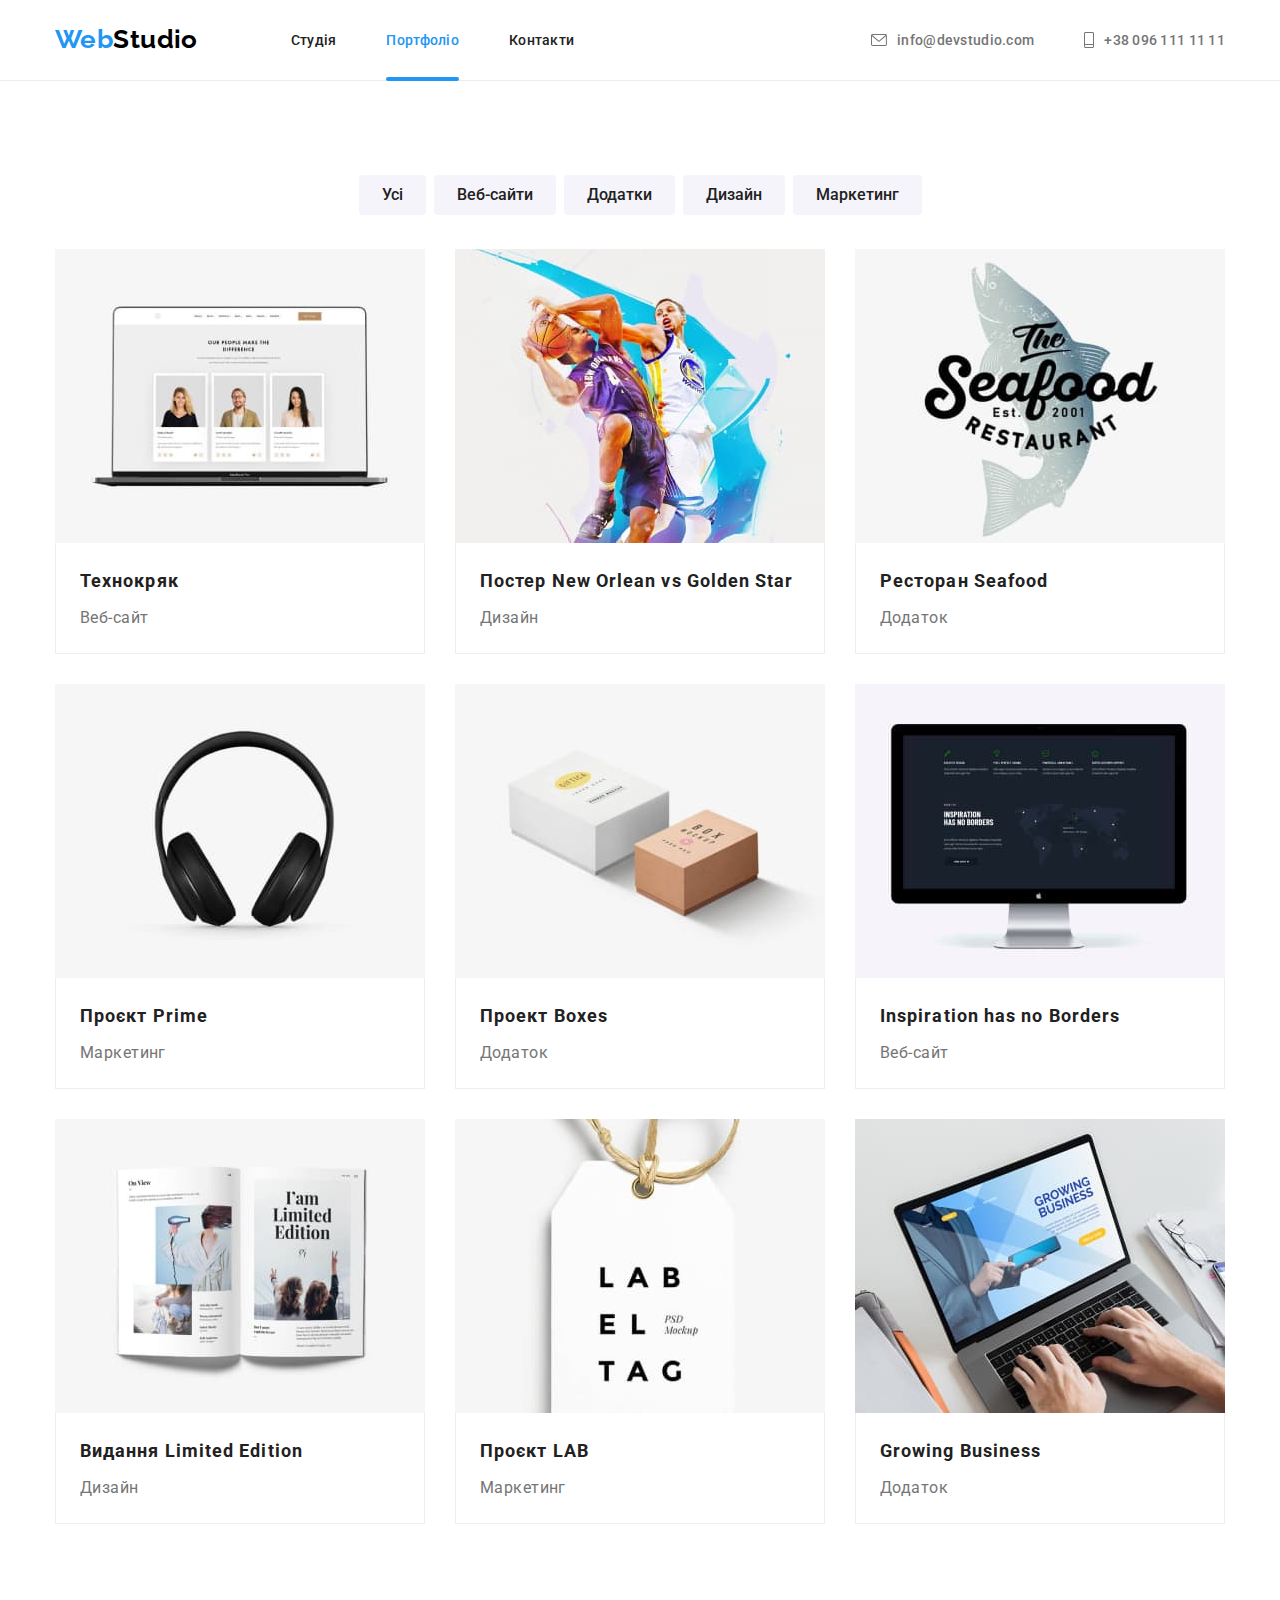
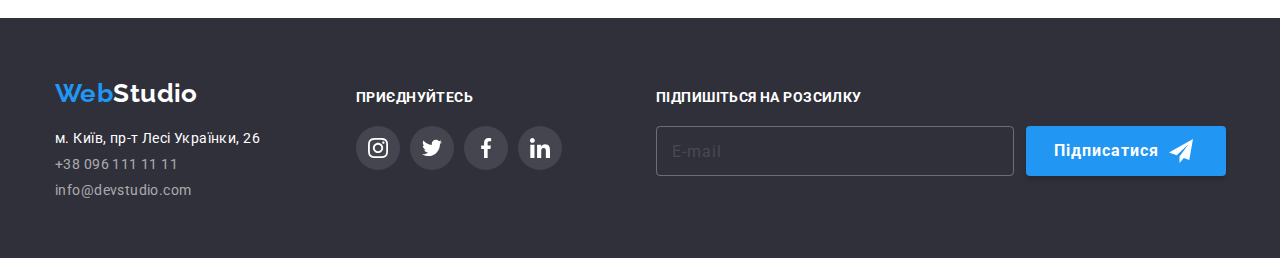
==== portfolio.html @ a50bf9b0 "start" ====
<!DOCTYPE html>
<html lang="uk">
  <head>
    <meta charset="UTF-8">
    <meta http-equiv="X-UA-Compatible" content="IE=edge">
    <meta name="viewport" content="width=device-width, initial-scale=1.0">
    <link rel="preconnect" href="https://fonts.googleapis.com" />
    <link rel="preconnect" href="https://fonts.gstatic.com" crossorigin>
    <link
      href="https://fonts.googleapis.com/css2?family=Raleway:wght@500&family=Roboto:wght@400;500;700;900&display=swap"
      rel="stylesheet">
      <link rel="stylesheet" href="https://cdnjs.cloudflare.com/ajax/libs/modern-normalize/1.1.0/modern-normalize.css">
    <link rel="stylesheet" href="./styles/style.css">
    <title>Портфоліо</title>
  </head>
  <body>
    
    <header class="page-header">
      <div class="header-container container">
      <nav class="nav-list">
        <a href="./index.html" class="logo"><span class="logo-color">Web</span>Studio</a>
        <!-- menu -->
        <ul class="list site-nav">
          <li class="nav-item"><a href="./index.html" class="nav-link ">Студія</a></li>
          <li class="nav-item"><a href="./portfolio.html" class="nav-link current">Портфоліо</a></li>
          <li class="nav-item"><a href="" class="nav-link">Контакти</a></li>
        </ul>
      </nav>
      <!-- contacts -->
     
      <ul class="list  contacts">        
        <li class="contact-item">
          <a href="mailto:info@devstudio.com" class="contact-link email">
            <svg class="email-icon" 
            width="16"
            height="12" >
              <use href="./image/icons.svg#email"></use>
            </svg>
            info@devstudio.com</a>
        </li>
        <li class="contact-item">
          <a href="tel:+380961111111" class="contact-link tel">
            <svg class="tel-icon" 
            width="10";
            height="16">
              <use href="./image/icons.svg#tel"></use>
            </svg>
            +38 096 111 11 11</a>
          </div>
      </ul>
    
      </div>
    </header>
  
    <main class="projects-main">
      <!-- projects -->
      <section>
        <div class="container">
        <h1 class="hidden-title">Проекти</h1>
        <!-- filter -->
        <ul class="list btn-list">
          <li class="btn-item"><button type="button" class="btn secondary">Усі</button></li>
          <li class="btn-item">
            <button type="button" class="btn secondary">Веб-сайти</button>
          </li>
          <li class="btn-item"><button type="button" class="btn secondary">Додатки</button></li>
          <li class="btn-item"><button type="button" class="btn secondary">Дизайн</button></li>
          <li class="btn-item"><button type="button" class="btn secondary">Маркетинг</button>
          </li>
        </ul>

          <!-- portfolio -->

        <ul class="list portfolio-list">
          <li class="portfolio-item">
            
            <a href="" class="page-link">
            <div class="thumb">
              <img src="./image/portfolio/teknokryak.jpg" alt="Технокряк" width="370">
                 <div class="overlay">
                   <p class="portfolio-descr">Ресурс пропонує комплексні пропозиції з різним рівнем функціоналу та сервісів. Все це дозволить відвідувачу отримати вичерпні відомості про компанію чи приватну особу.</p>
                 </div>     
            </div>   
              <div class="portfolio-items">
            <h2 class="portfolio-section-title">Технокряк</h2>
            <p class="project-type">Веб-сайт</p>
              </div>
            
            </a> 
          </li>
          <li class="portfolio-item">
            <a href="" class="page-link">
            <div class="thumb">
              <img src="./image/portfolio/new-orlean-vs-golden-star.jpg" alt="Постер New Orlean vs Golden Star" width="370">
              <div class="overlay">
                <p class="portfolio-descr">Ресурс пропонує комплексні пропозиції з різним рівнем функціоналу та сервісів. Все це дозволить відвідувачу отримати вичерпні відомості про компанію чи приватну особу.</p>
              </div>
            </div>
              <div class="portfolio-items">
            <h2 class="portfolio-section-title">Постер New Orlean vs Golden Star</h2>
            <p class="project-type">Дизайн</p>
            </div>
            </a>
          </li>
          <li class="portfolio-item">
            <a href="" class="page-link">
             <div class="thumb">
              <img src="./image/portfolio/seafood.jpg" alt="Ресторан Seafood" width="370">
              <div class="overlay">
                <p class="portfolio-descr">Ресурс пропонує комплексні пропозиції з різним рівнем функціоналу та сервісів. Все це дозволить відвідувачу отримати вичерпні відомості про компанію чи приватну особу.</p>
              </div>
             </div>
            <div class="portfolio-items">
            <h2 class="portfolio-section-title">Ресторан Seafood</h2>
            <p class="project-type">Додаток</p>
            </div>
            </a>
          </li>
          <li class="portfolio-item">
            <a href="" class="page-link">
              <div class="thumb">
              <img src="./image/portfolio/prime.jpg" alt="Проєкт Prime" width="370">
              <div class="overlay">
                   <p class="portfolio-descr">Ресурс пропонує комплексні пропозиції з різним рівнем функціоналу та сервісів. Все це дозволить відвідувачу отримати вичерпні відомості про компанію чи приватну особу.</p>
                 </div>
                </div>
              <div class="portfolio-items">
            <h2 class="portfolio-section-title">Проєкт Prime</h2>
            <p class="project-type">Маркетинг</p>
            </div>
            </a>
          </li>
          <li class="portfolio-item">
            <a href="" class="page-link"> 
              <div class="thumb">
              <img src="./image/portfolio/boxes.jpg" alt="Проєкт Boxes" width="370">
              <div class="overlay">
                   <p class="portfolio-descr">Ресурс пропонує комплексні пропозиції з різним рівнем функціоналу та сервісів. Все це дозволить відвідувачу отримати вичерпні відомості про компанію чи приватну особу.</p>
                 </div>
                </div>
              <div class="portfolio-items">
            <h2 class="portfolio-section-title">Проект Boxes</h2>
            <p class="project-type">Додаток</p>
            </div>
            </a>
          </li>
          <li class="portfolio-item">
            <a href="" class="page-link"> 
              <div class="thumb">
              <img src="./image/portfolio/inspiration-has-no-borders.jpg" alt="Inspiration has no Borders" width="370">
              <div class="overlay">
                   <p class="portfolio-descr">Ресурс пропонує комплексні пропозиції з різним рівнем функціоналу та сервісів. Все це дозволить відвідувачу отримати вичерпні відомості про компанію чи приватну особу.</p>
                 </div>
                </div>
              <div class="portfolio-items">
            <h2 class="portfolio-section-title">Inspiration has no Borders</h2>
            <p class="project-type">Веб-сайт</p>
            </div>
            </a>
          </li>
          <li class="portfolio-item">
            <a href="" class="page-link">
              <div class="thumb">
              <img src="./image/portfolio/limited-edition.jpg" alt="Видання Limited Edition" width="370">
              <div class="overlay">
                   <p class="portfolio-descr">Ресурс пропонує комплексні пропозиції з різним рівнем функціоналу та сервісів. Все це дозволить відвідувачу отримати вичерпні відомості про компанію чи приватну особу.</p>
                 </div>
               </div>
              <div class="portfolio-items">
            <h2 class="portfolio-section-title">Видання Limited Edition</h2>
            <p class="project-type">Дизайн</p>
            </div>
            </a>
          </li>
          <li class="portfolio-item">
            <a href="" class="page-link">
              <div class="thumb">
              <img src="./image/portfolio/lab.jpg" alt="Проєкт LAB" width="370">
              <div class="overlay">
                   <p class="portfolio-descr">Ресурс пропонує комплексні пропозиції з різним рівнем функціоналу та сервісів. Все це дозволить відвідувачу отримати вичерпні відомості про компанію чи приватну особу.</p>
                 </div>
                </div>
              <div class="portfolio-items">
            <h2 class="portfolio-section-title">Проєкт LAB</h2>
            <p class="project-type">Маркетинг</p>
            </div>
            </a>
          </li>
          <li class="portfolio-item">
            <a href="" class="page-link">
              <div class="thumb">
              <img src="./image/portfolio/growing-business.jpg" alt="Growing Business" width="370">
              <div class="overlay">
                   <p class="portfolio-descr">Ресурс пропонує комплексні пропозиції з різним рівнем функціоналу та сервісів. Все це дозволить відвідувачу отримати вичерпні відомості про компанію чи приватну особу.</p>
                 </div>
                </div>
            <div class="portfolio-items">
            <h2 class="portfolio-section-title">Growing Business</h2>
            <p class="project-type">Додаток</p>
            </div>
            </a>
          </li>
        </ul>
        </div>
        </section>
    </main>
    <footer class="page-footer">
      <div class="container">
        <div>
        <a href="./index.html" class="logo"><span class="logo-color">Web</span>Studio</a>
        <address>
        <ul class="list address-list">
          <li class="address-item">
            <a href="https://goo.gl/maps/YveR7ZB156aqMEmg6"
              target="_blank" rel="noreferrer noopener nofollow"
              class="post-address">м. Київ, пр-т Лесі Українки, 26</a>
          </li>
          <li class="address-item">
            <a href="tel:+380961111111" class="contacts-footer">+38 096 111 11 11</a>
          </li>
          <li class="address-item">
            <a href="mailto:info@devstudio.com" class="contacts-footer">info@devstudio.com</a>
          </li>
        </ul>
        </address>
        </div>
        <div>
        <b class="call">приєднуйтесь</b>
        <ul class="list social-list footer-social">
          <li class="social-item footer-social-item">
            <a href="https://www.instagram.com/"
            target="_blank" rel="noreferrer noopener nofollow" class="social-link footer-social-link">
            <svg class="social-icon footer-social-icon" width="20" height="20">
              <use href="./image/icons.svg#instagram"></use>
            </svg>
            </a>
          </li>
          <li class="social-item footer-social-item">
            <a href="https://twitter.com/"
            target="_blank" rel="noreferrer noopener nofollow" class="social-link footer-social-link">
            <svg class="social-icon footer-social-icon" width="20" height="20">
              <use href="./image/icons.svg#twitter"></use>
            </svg>
            </a>
          </li>
          <li class="social-item ">
            <a href="https://www.facebook.com/"
            target="_blank" rel="noreferrer noopener nofollow" class="social-link footer-social-link">
            <svg class="social-icon footer-social-icon" width="20" height="20">
              <use href="./image/icons.svg#facebook"></use>
            </svg>
            </a>
          </li>
          <li class="social-item footer-social-item">
            <a href="https://www.linkedin.com/"
            target="_blank" rel="noreferrer noopener nofollow" class="social-link footer-social-link">
            <svg class="social-icon footer-social-icon" width="20" height="20">
              <use href="./image/icons.svg#linkedin"></use>
            </svg>
            </a>
          </li>
        </ul>
        </div>
        <section class="subscribe">
          <b class="call">підпишіться на розсилку</b>
          <form class="subscribe-form" name="subscribe_form">
          <div class="subscribe-items">
            <label class="email-field">
              <input class="email-input" type="email" placeholder="E-mail">
            </label>
            <div class="btn-send">
            <button class="btn subscribe-btn" type="submit">Підписатися
              <svg class="icon-send" width="24" height="24">
                <use href="/image/icons.svg#icon-send"></use>
              </svg>
            </button>
            </div>
          </div>
          </form>
        </section>
            
      </div>
      
    </footer>
    <script src="./js/modal.js"></script>
  </body>
</html>
---- styles/style.css ----
:root {
  --primary-text-color: #757575;
  --title-text-color: #212121;
  --accent-color: #2196f3;
  --white-text-color: #ffffff;
  --btn-bgc: #f5f4fa;
  --primary-pt: 94px;
  --hover-anime: 250ms cubic-bezier(0.4, 0, 0.2, 1);
}
 /* *{
  outline: 1px solid red;
} */

body {
  font-family: Roboto, sans-serif;
  color: var(--primary-text-color);
  background-color: var(--white-text-color);  
  font-size: 14px;  
  letter-spacing: 0.03em;
}
h1, h2, h3, h4, h5, h6, p{
  margin-top: 0;
  margin-bottom: 0;
}
img {
  display: block;
}

.contact-link,
.nav-link,
.page-link{
  text-decoration: none;
}
.container {
  width: 1200px;
  margin: 0 auto;
  padding: 0 15px;
  }
   
.list {
  list-style: none;
  padding: 0;
  margin: 0;
  justify-content: space-between;
  }

.hidden-title {position: absolute;
  width: 1px;
  height: 1px;
  margin: -1px;
  border: 0;
  padding: 0;
  white-space: nowrap;
  clip-path: inset(100%);
  clip: rect(0 0 0 0);
  overflow: hidden;}

/* header */
.page-header {
  border-bottom: 1px solid #ECECEC;
  max-width: 1600px;
  margin-left: auto;
  margin-right: auto;
  align-items:baseline
}
.header-container {
  display: flex;
  align-items: center;
}

.nav-list {
  display: flex;
  align-items: center;
}

/* logo */
.logo {
  color: #000000;
  font-family: "Raleway", sans-serif;
  font-weight: 700;
  font-size: 26px;
  line-height: 1.2;
  text-decoration: none;
  display: block;
  }
.logo-color {
  color: var(--accent-color);
}
.page-header .logo {
  padding: 24px 0;
}

/* site-nav */
.site-nav {
  list-style: none;
  font-weight: 500;
  line-height: 1.15;
  letter-spacing: 0.02em;
  display: flex;
  align-items: center;  
  margin-left: 93px;
  }

.site-nav :not(:last-child) {
  margin-right: 50px;
}

.nav-link {
  position: relative;
  color: var(--title-text-color);
  padding: 32px 0;
  transition: color var(--hover-anime);
  }

.nav-link:hover,
.nav-link:focus {
  color: var(--accent-color);  
}

.nav-link.current {
  color: var(--accent-color);
}

.nav-item {
  position: relative;
}
.current::after {
content: '';
display: block;
position: absolute;
left: 0;
bottom: -1px;
width: 100%;
height: 4px;
border-radius: 2px;
background-color: var(--accent-color);
}


/* contacts */
.contacts{
  margin-left: auto;
  display: flex;
 }

.list.contacts {
  font-weight: 500;
  line-height: 1.15;
  letter-spacing: 0.02em;
  }
    
.contact-link {
  display: flex;
  align-items: center;
  color: var(--primary-text-color);
  padding: 32px 0;
  transition: color var(--hover-anime);
}

.contact-link:hover,
.contact-link:focus {
  color: var(--accent-color);
  }

 .contacts :not(:last-child) {
    margin-right: 50px;
  }

  .email-icon,
  .tel-icon {
    margin-right: 10px;
    fill: currentColor;
 }
    
/* main */

.section-title{
  color: var(--title-text-color);
  font-weight: 700;
  font-size: 36px;
  line-height: 1.17;
  }

.title {
  color: var(--title-text-color);
  margin-bottom: 10px;
}

.hero {
  background-image: linear-gradient(rgba(47, 48, 58, 0.4), rgba(47, 48, 58, 0.4)), url(../image/hero-img.jpg);
  background-color: #C4C4C4; 
  background-size: cover;
  height: 600px;
  max-width: 1600px;  
  background-repeat: no-repeat;
  background-position: center;
  margin-left: auto;
  margin-right: auto;
  text-align: center;
  padding-top: 200px;
  padding-bottom: 200px; 
  }

.hero-title {
  color: var(--white-text-color);
  font-weight: 900;
  font-size: 44px;
  line-height: 1.36;
  letter-spacing: 0.06em;
  margin-bottom: 30px;
  margin-right: auto;
  margin-left: auto;
  width: 696px;
  
}

/* buttons */
.btn {
  border-style: none;
  border: 1px solid transparent;
  outline: 0;
  border-radius: 4px;
  padding: 6px 22px;
  text-align: center;
  color: var(--primary-text-color);
  background-color: var(--white-text-color);
  cursor: pointer;
  font-family: inherit;
  display: flex;
  align-items: center;
  }

.btn.main {
  width: 216px;
  height: 50px;
  color: var(--white-text-color);
  background-color: var(--accent-color);
  font-weight: 700;
  font-size: 16px;
  line-height: 1.9;
  letter-spacing: 0.06em;
  display: inline-flex; 
  justify-content: center;
  align-items: center;
  transition: background-color var(--hover-anime);
  }

.btn.main:hover,
.btn.main:focus {
  background-color: #188CE8;  
}

.btn.secondary {
  color: var(--title-text-color);
  background-color: var(--btn-bgc);
  font-weight: 500;
  font-size: 16px;
  line-height: 1.63;
  transition: color var(--hover-anime), background-color var(--hover-anime), box-shadow var(--hover-anime);
}

.btn.secondary:hover,
.btn.secondary:focus {
  color: var(--white-text-color);
  background-color: var(--accent-color);
  box-shadow: 0 2px 2px 0 rgba(0, 0, 0, 0.12), 0 1px 2px 0 rgba(0, 0, 0, 0.08), 0 3px 1px 0 rgba(0, 0, 0, 0.1);
}

/* benefits */
.benefits {
  padding-top: var(--primary-pt);
}

.benefits-list {
  display: flex;  
  flex-wrap: wrap;
  gap: 30px;
}
.benefits .title {
  color: var(--title-text-color);
  text-transform: uppercase;
  font-weight: 700;
  font-size: 14px;
  line-height: 1.14;
}
.benefits-description {  
  line-height: 1.71;
  width: 270px;
}

.benefits-items {
  width: 270px;
  height: 120px;
  margin-bottom: 30px;
  background-color: #F5F4FA;
  border-radius: 4px;
  display: flex;
  align-items: center;
  justify-content: center;
}

/* activity */

.activity {padding-top: var(--primary-pt);
 padding-bottom: var(--primary-pt);}

.section-title {
  text-align: center;
}

.activity-list {
  margin-top: 50px;
  display: flex;
  flex-wrap: wrap;
  gap: 30px;
}

.activity-item {
  position: relative;
}
.activity-thumb {
  position: absolute;
  bottom: 0;
  left: 0;
  width: 100%;
  height: 70px;
  background-color: rgba(47, 48, 58, 0.8);
}

.activity-descr {    
  color: var(--white-text-color);
  text-transform: uppercase;
  font-size: 14px;
  font-weight: 700;
  text-align: center;
  padding-top: 27px;
  padding-bottom: 27px;

}

/* teem */
.teem {padding-top: var(--primary-pt);
  padding-bottom: var(--primary-pt);
  background-color: var(--btn-bgc);
}

.teem-descr {
  padding: 30px 10px;
}
.teem .title {
  font-weight: 500;
  font-size: 16px;
  line-height: 1.19;
}

.teem .profession {
  font-size: 16px;
  line-height: 1.19;
  margin-top: 10px;
  margin-bottom: 16px;
}

  .teem-list {
    display: flex;
    margin-top: 50px;
    text-align: center;
    flex-wrap: wrap;
    gap: 0 30px;
    
}
  .teem-card {
    background-color: #fff;
    flex-basis: calc(100% - 30px * 3) / 3;
    box-shadow: 0px 1px 3px rgba(0, 0, 0, 0.12), 0px 1px 1px rgba(0, 0, 0, 0.14), 0px 2px 1px rgba(0, 0, 0, 0.2);
    border-radius: 0px 0px 4px 4px;
}

.social-list {
  display: flex;
  justify-content: center;
  gap: 0 10px;
  }

.social-link {
  display: flex;
  align-items: center;
  justify-content: center;
  width: 44px;
  height: 44px;
  background-color: #fff;
  border-radius: 50%;
  transition: background-color var(--hover-anime);
  }

  .social-link:hover,
  .social-link:focus {
    background-color: var(--accent-color)
  }

  .social-icon {
    fill: #AFB1B8;
    transition: fill var(--hover-anime)
  }

  .social-item:hover .social-icon,
  .social-item:focus .social-icon {
    fill: var(--white-text-color);
  }

/* Clients */
.clients {
  width: 1200px;
  padding-top: var(--primary-pt);
  padding-bottom: var(--primary-pt);
  margin-left: auto;
  margin-right: auto;
}

.clients .section-title {
  padding-bottom: 50px;
}

.client-list {
  display: flex;
  flex-wrap: wrap;
  justify-content: center;
  gap:0 30px;
  }

  .client-link {
  width: 170px;
  height: 92px;
  border: 1px solid #AFB1B8;
  display: flex;
  justify-content: center;
  align-items: center;
  border-radius: 4px;
  transition: border var(--hover-anime);
  }
  
  .client-link:hover,
  .client-link:focus {
    border: 1px solid var(--accent-color);
    
   }

  .client-icon {
    fill: #AFB1B8;
    transition: fill var(--hover-anime);
    
  }

  .client-link:hover .client-icon,
  .client-link:focus .client-icon {
    fill: var(--accent-color);
  }

/* footer */

.page-footer {
  background-color: #2f303a;
  margin-left: auto;
  margin-right: auto;
  padding-top: 60px;
  padding-bottom: 60px;
}

.page-footer .container {
  display: flex;
  align-items: baseline;
}

.page-footer .logo {
  color: var(--white-text-color);
  margin-bottom: 20px;
}
  
.address-item {
  margin-bottom: 10px;
}

.address-item:last-child {
  margin-bottom: 0;
}
  
.page-footer .list {
  font-style: normal;
  list-style: none;
}

.post-address {
  color: var(--white-text-color);
  text-decoration: none;
  transition: var(--hover-anime);
}
.post-address:hover,
.post-address:focus {
  color: var(--accent-color);
}

.contacts-footer {
  color: rgba(255, 255, 255, 0.6);
  text-decoration: none;
  transition: var(--hover-anime)
}

.contacts-footer:hover,
.contacts-footer:focus {
  color: var(--accent-color);
}

.address-list {
  width: 231px;
  margin-right: 70px;
}

.call {
  text-transform: uppercase;
  color: var(--white-text-color);
  font-size: 14px;
  font-weight: 700;
  line-height: 1.14;
  }

  .footer-social {
    margin-top: 20px;
    margin-right: 94px;
  }

  .footer-social-link {
    background-color: rgba(255, 255, 255, 0.1);
    }

  .footer-social-icon {
    fill:var(--white-text-color) ;
  }

  /* footer-subscribe */
.subscribe {flex-basis: 570px;
}

.subscribe-items {
  display: flex;
  margin-top: 20px;
}

.email-input {
  background-color: inherit;
  width: 358px;
  height: 50px;
  border: 1px solid rgba(255, 255, 255, 0.3);
  border-radius: 4px;
  margin-right: 12px;
  padding: 15px;
  color: var(--white-text-color);
  font-size: 16px;
  line-height: calc(20/16);
  letter-spacing: 0.06em;
  outline: transparent;
}

.email-input::placeholder {
  color: rgba(255, 255, 255, 0.6);
  font-size: 16px;
  line-height: calc(20/16);
  letter-spacing: 0.06em;
  opacity: 20%;
  }

  .email-input:not(:placeholder-shown) {
    border-color: var(--accent-color);
  }

.subscribe-btn {
  width: 200px;
  height: 50px;
  color: var(--white-text-color);
  background-color: var(--accent-color);
  font-weight: 700;
  font-size: 16px;
  line-height: 1.9;
  letter-spacing: 0.06em;
  display: inline-flex; 
  padding: 10px 28px;
  box-shadow: 0px 4px 4px rgba(0, 0, 0, 0.15);
  transition: background-color var(--hover-anime);
  border: transparent;
  gap: 10px;
}

.btn.subscribe-btn:hover,
.btn.subscribe-btn:focus {
  background-color: #188CE8;  
}

.icon-send {
 fill: var(--white-text-color);
}

/* portfolio */

.projects-main {
  padding-top: var(--primary-pt);
  padding-bottom: var(--primary-pt);
}

.portfolio-section-title {
  font-weight: 700;
  font-size: 18px;
  line-height: 2;
  letter-spacing: 0.06em;
  color: var(--title-text-color);
}
.project-type {font-size: 16px;
  line-height: 1.88;
  color: var(--primary-text-color);
  padding-top: 4px;
}

.btn-list {
  display: flex;
  justify-content: center;
}

.btn-item:not(:last-child){
  margin-right: 8px;
}

.portfolio-list {
  margin-top: 34px;  
  display: flex;
  flex-wrap: wrap;
  gap: 30px;
  
}

.portfolio-items {
  padding: 20px 24px;
  border: 1px solid #EEEEEE;
  border-top:none;
  }

  .page-link {
    display: block;
    transition: box-shadow var(--hover-anime)
  }

  .page-link:hover,
  .page-link:focus {
    box-shadow: 1px 4px 6px 0 rgba(0, 0, 0, 0.16), 0 4px 4px 0 rgba(0, 0, 0, 0.06), 0 1px 1px 0 rgba(0, 0, 0, 0.12);
    animation: port-slide to-top 2000ms both;
  }

  /* animation */

  .portfolio-item:hover .overlay,
  .portfolio-item:focus .overlay {
    transform: translateY(0);
    transition-duration: 500ms;
  }

    .thumb {
    position: relative;
    overflow: hidden;
  }

  .overlay {
    position: absolute;
    left: 0;
    top: 0;
    display: flex;
    align-items: center;
    background-color: rgba(33, 150, 243, 0.9);
    transform: translateY(100%);
  } 

  .portfolio-descr {   
    padding: 63px 24px;
    color: var(--white-text-color);
    font-size: 18px;
    line-height: calc(28/18);
    letter-spacing: 0.03em;
    }

  /* modal window */

  .backdrop {
    position: fixed;
    top: 0;
    left: 0;
    width: 100%;
    height: 100%;
    background-color: rgba(0, 0, 0, 0.2);
    z-index: 1;
    transition: opacity 200ms linear, visibility 200ms linear;

  }

  .backdrop.is-hidden {
    opacity: 0;
    visibility: hidden;
    pointer-events: none;
    height: 100%;
  }

  .modal {
    position: absolute;
    top: 50%;
    left: 50%;
    transform: translateX(-50%) translateY(-50%);
    width: 528px;
    height: 581px;
    border: 1px solid rgba(0, 0, 0, 0.1);
    border-radius: 4px;
    box-shadow: 0 2px 1px rgba(0, 0, 0, 0.2), 0 1px 1px rgba(0, 0, 0, 0.14), 0 1px 3px rgba(0, 0, 0, 0.12);
    background-color: var(--white-text-color);
    padding: 40px;
    }

   .close-btn {
    display: flex;
    position: absolute;
    padding: 0;
    top: 8px;
    right: 8px;
    width: 30px;
    height: 30px;
    border-radius: 50%;
    border: 1px solid rgba(0, 0, 0, 0.1);
    background-color: transparent;
    cursor: pointer;
    align-items: center;
    justify-content: center;
    transition: var(--hover-anime);
    }

    .close-btn:hover,
    .close-btn:focus {
      color: var(--accent-color);
     }

    .close-btn:hover .close-btn-icon {
      fill: currentColor;
    }



      
  .modal-user-data {
    display: flex;
    flex-direction: column;
  }
  
  .form-field {
    display: block;
    position: relative;
  }
  
  .user-icon {
    position: absolute;
    top: 14px;
    left: 15px;
    fill: var(--title-text-color);
  }
    
  .modal-call {
  display: block;
  color: var(--title-text-color);
  text-align: center;
  font-weight: 700;
  font-size: 20px;
  line-height: 1.15;
  letter-spacing: 0.03em;
  margin-bottom: 12px;
}

.user-data {
  display: block;
  color: var(--primary-text-color);
  font-size: 12px;
  letter-spacing: 0.01em;
  line-height: 1.22;
  margin-bottom: 4px;
}

input:hover,
input:focus{
  border-color: var(--accent-color);
  transition: var(--hover-anime);
}

input:focus-visible,
textarea:focus-visible {
  outline: none;
}

.form-field:focus-within > .user-icon,
.form-field:hover > .user-icon {
  fill: var(--accent-color);
  transition: var(--hover-anime);
}

.form-input {
  height: 40px;
  padding: 12px 12px 12px 42px;
  margin-bottom: 10px;
  outline: transparent;
  }

.form-input-textarea{
  height: 120px;
  padding: 12px 16px;
  margin-bottom: 20px;
}

.form-input,
.form-input-textarea {
  width: 100%;
  color: var(--title-text-color);
  outline: unset;
  border: 1px solid rgba(33, 33, 33, 0.2);
  border-radius: 4px;
}


.form-input-textarea:placeholder-shown {
font-size: 12px;
color: var(--primary-text-color);
opacity: 0.5;
line-height: 1.17;
letter-spacing: 0.01em;
resize: none;
transition:  var(--hover-anime);
}

.form-input-textarea:hover,
.form-input-textarea:focus {
  border-color: var(--accent-color);
  transition:  var(--hover-anime);
}

.agreement-label{
  display: flex;
  align-items: center;
}

.form-checkbox {
  appearance: none;  
  width: 16px;
  height: 16px;
  cursor: pointer;
  transition: var(--hover-anime);
}

  
.form-checkbox:checked + .form-checkbox-icon .unchecked {
  opacity: 0;
 }

.form-checkbox:checked + .form-checkbox-icon .checked {
  opacity: 1;
  transition: var(--hover-anime)
}

.form-checkbox-icon {
  cursor: pointer;
}

.form-checkbox-icon .unchecked{
opacity: 1;
transition: var(--hover-anime);
}

.form-checkbox-icon .checked{
opacity: 0;
transition: var(--hover-anime);
}

.agreement-text{
  margin-left: 9px;
  cursor: pointer;
  }
.condition-link {
  user-select: none;
  color: var(--accent-color);
}

.modal-btn {
  display: block;
  width: 200px;
  height: 50px;
  margin-top: 30px;
  margin-left: auto;
  margin-right: auto;
  text-align: center;
  box-shadow: 0px 4px 4px rgba(0, 0, 0, 0.15) ;
}
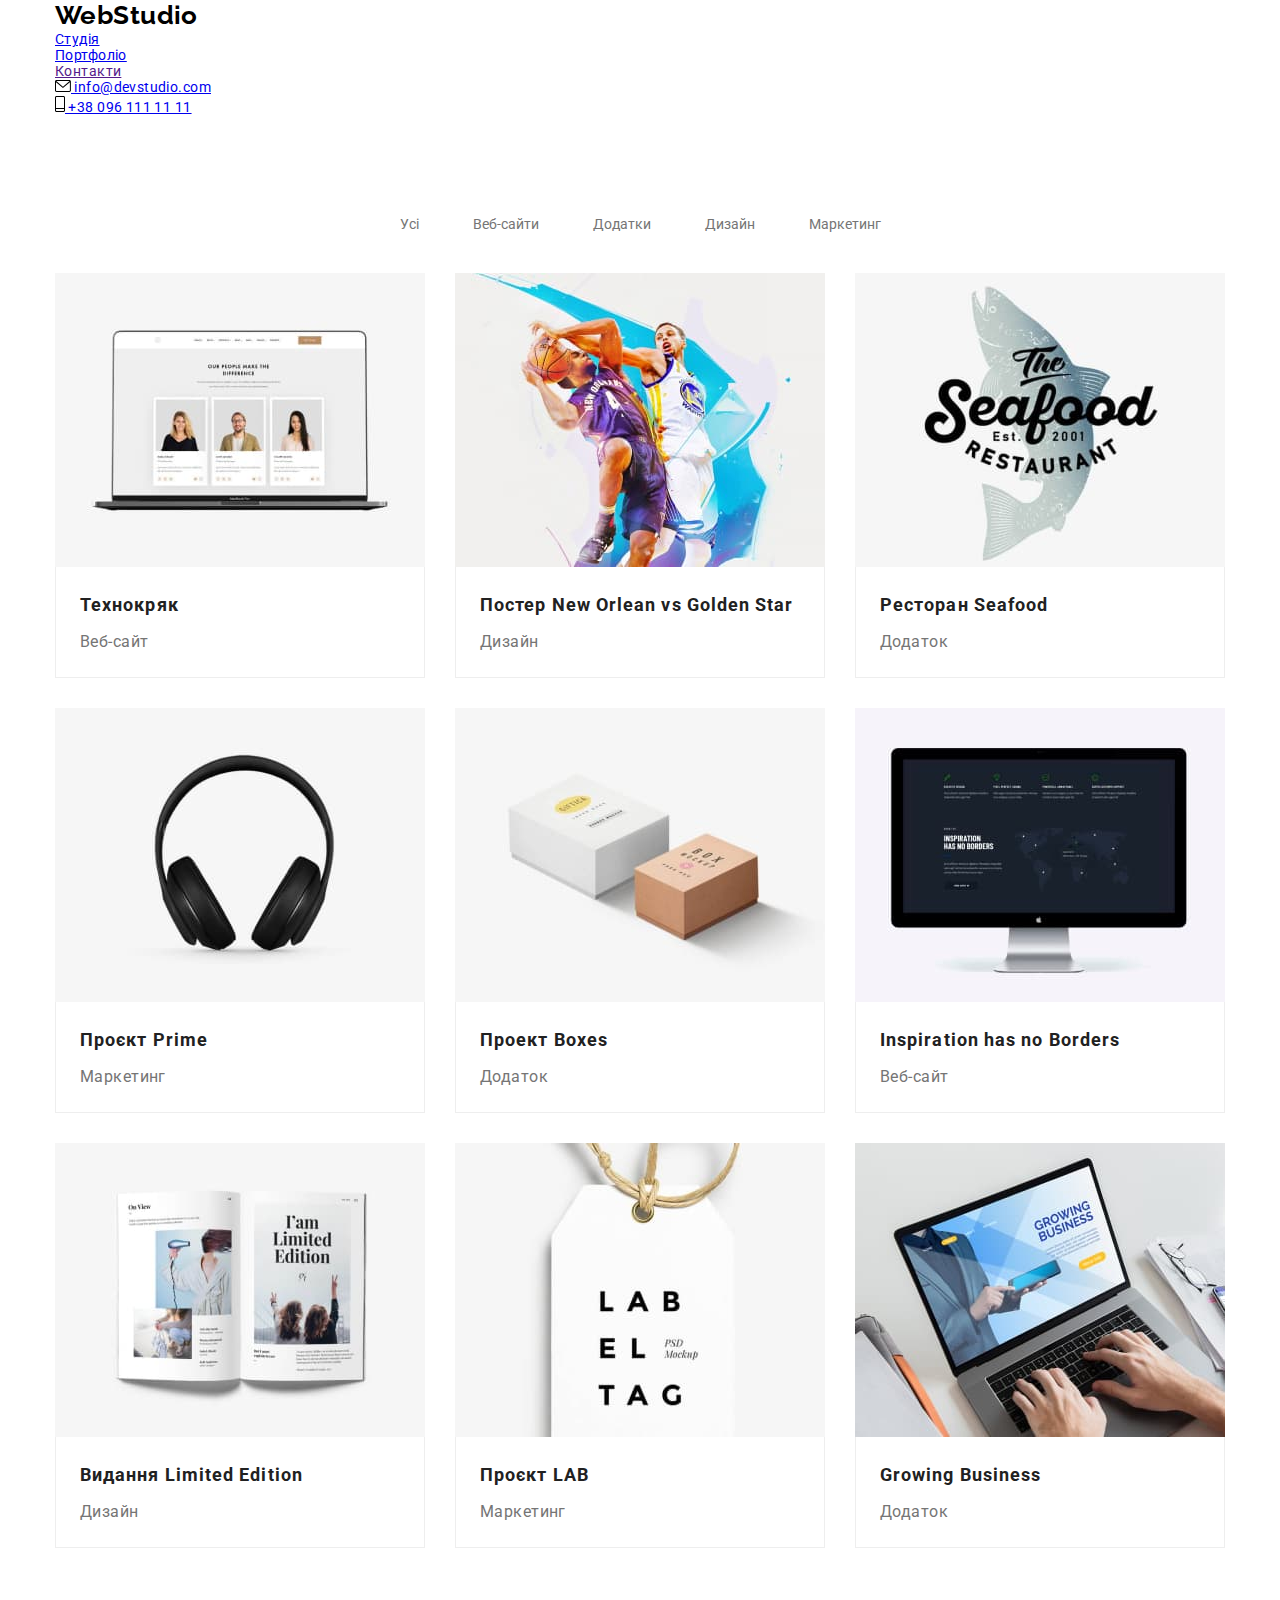
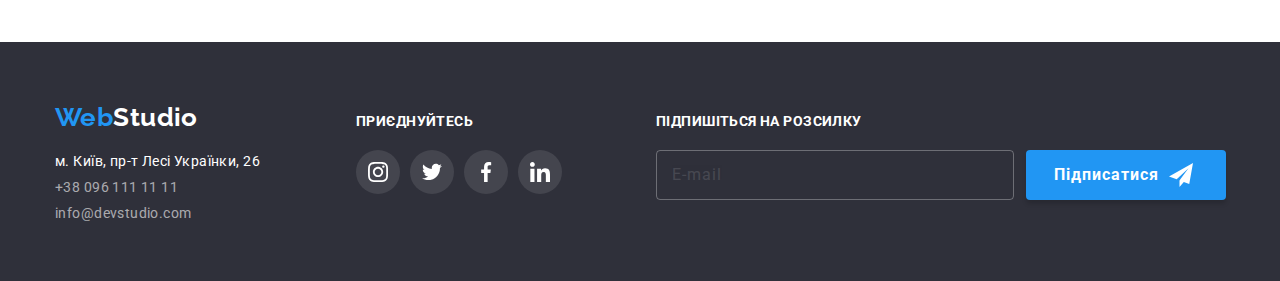
==== commit ef6a4958: "start" ====
--- a/portfolio.html
+++ b/portfolio.html
@@ -15,40 +15,35 @@
   </head>
   <body>
     
-    <header class="page-header">
-      <div class="header-container container">
-      <nav class="nav-list">
-        <a href="./index.html" class="logo"><span class="logo-color">Web</span>Studio</a>
-        <!-- menu -->
-        <ul class="list site-nav">
-          <li class="nav-item"><a href="./index.html" class="nav-link ">Студія</a></li>
-          <li class="nav-item"><a href="./portfolio.html" class="nav-link current">Портфоліо</a></li>
-          <li class="nav-item"><a href="" class="nav-link">Контакти</a></li>
-        </ul>
-      </nav>
-      <!-- contacts -->
-     
-      <ul class="list  contacts">        
-        <li class="contact-item">
-          <a href="mailto:info@devstudio.com" class="contact-link email">
-            <svg class="email-icon" 
-            width="16"
-            height="12" >
-              <use href="./image/icons.svg#email"></use>
-            </svg>
-            info@devstudio.com</a>
-        </li>
-        <li class="contact-item">
-          <a href="tel:+380961111111" class="contact-link tel">
-            <svg class="tel-icon" 
-            width="10";
-            height="16">
-              <use href="./image/icons.svg#tel"></use>
-            </svg>
-            +38 096 111 11 11</a>
-          </div>
+    <header class="header">
+      <div class="header__container container">
+        <nav class="list nav__list">
+          <a href="./index.html" class="logo header__logo"><span class="logo--accent">Web</span>Studio</a>
+          <!-- menu -->
+          <ul class="list list__nav">
+            <li class="nav__item"><a href="./index.html" class="link nav__link ">Студія</a></li>
+            <li class="nav__item"><a href="./portfolio.html" class="link nav__link nav__link--current">Портфоліо</a></li>
+            <li class="nav__item"><a href="" class="link nav__link">Контакти</a></li>
+          </ul>
+        </nav>
+        <!-- contacts -->
+    
+        <ul class="list  contact__list">
+          <li class="contact__item">
+            <a href="mailto:info@devstudio.com" class="link contact__link">
+              <svg class="contact__link--email-icon" width="16" height="12">
+                <use href="./image/icons.svg#email"></use>
+              </svg>
+              info@devstudio.com</a>
+          </li>
+          <li class="contact-item">
+            <a href="tel:+380961111111" class=" link contact__link">
+              <svg class="contact__link--tel-icon" width="10" ; height="16">
+                <use href="./image/icons.svg#tel"></use>
+              </svg>
+              +38 096 111 11 11</a>
+      </div>
       </ul>
-    
       </div>
     </header>
   
@@ -59,13 +54,13 @@
         <h1 class="hidden-title">Проекти</h1>
         <!-- filter -->
         <ul class="list btn-list">
-          <li class="btn-item"><button type="button" class="btn secondary">Усі</button></li>
+          <li class="btn-item"><button type="button" class="btn btn--secondary">Усі</button></li>
           <li class="btn-item">
-            <button type="button" class="btn secondary">Веб-сайти</button>
-          </li>
-          <li class="btn-item"><button type="button" class="btn secondary">Додатки</button></li>
-          <li class="btn-item"><button type="button" class="btn secondary">Дизайн</button></li>
-          <li class="btn-item"><button type="button" class="btn secondary">Маркетинг</button>
+            <button type="button" class="btn btn--secondary">Веб-сайти</button>
+          </li>
+          <li class="btn-item"><button type="button" class="btn btn--secondary">Додатки</button></li>
+          <li class="btn-item"><button type="button" class="btn btn--secondary">Дизайн</button></li>
+          <li class="btn-item"><button type="button" class="btn btn--secondary">Маркетинг</button>
           </li>
         </ul>
 
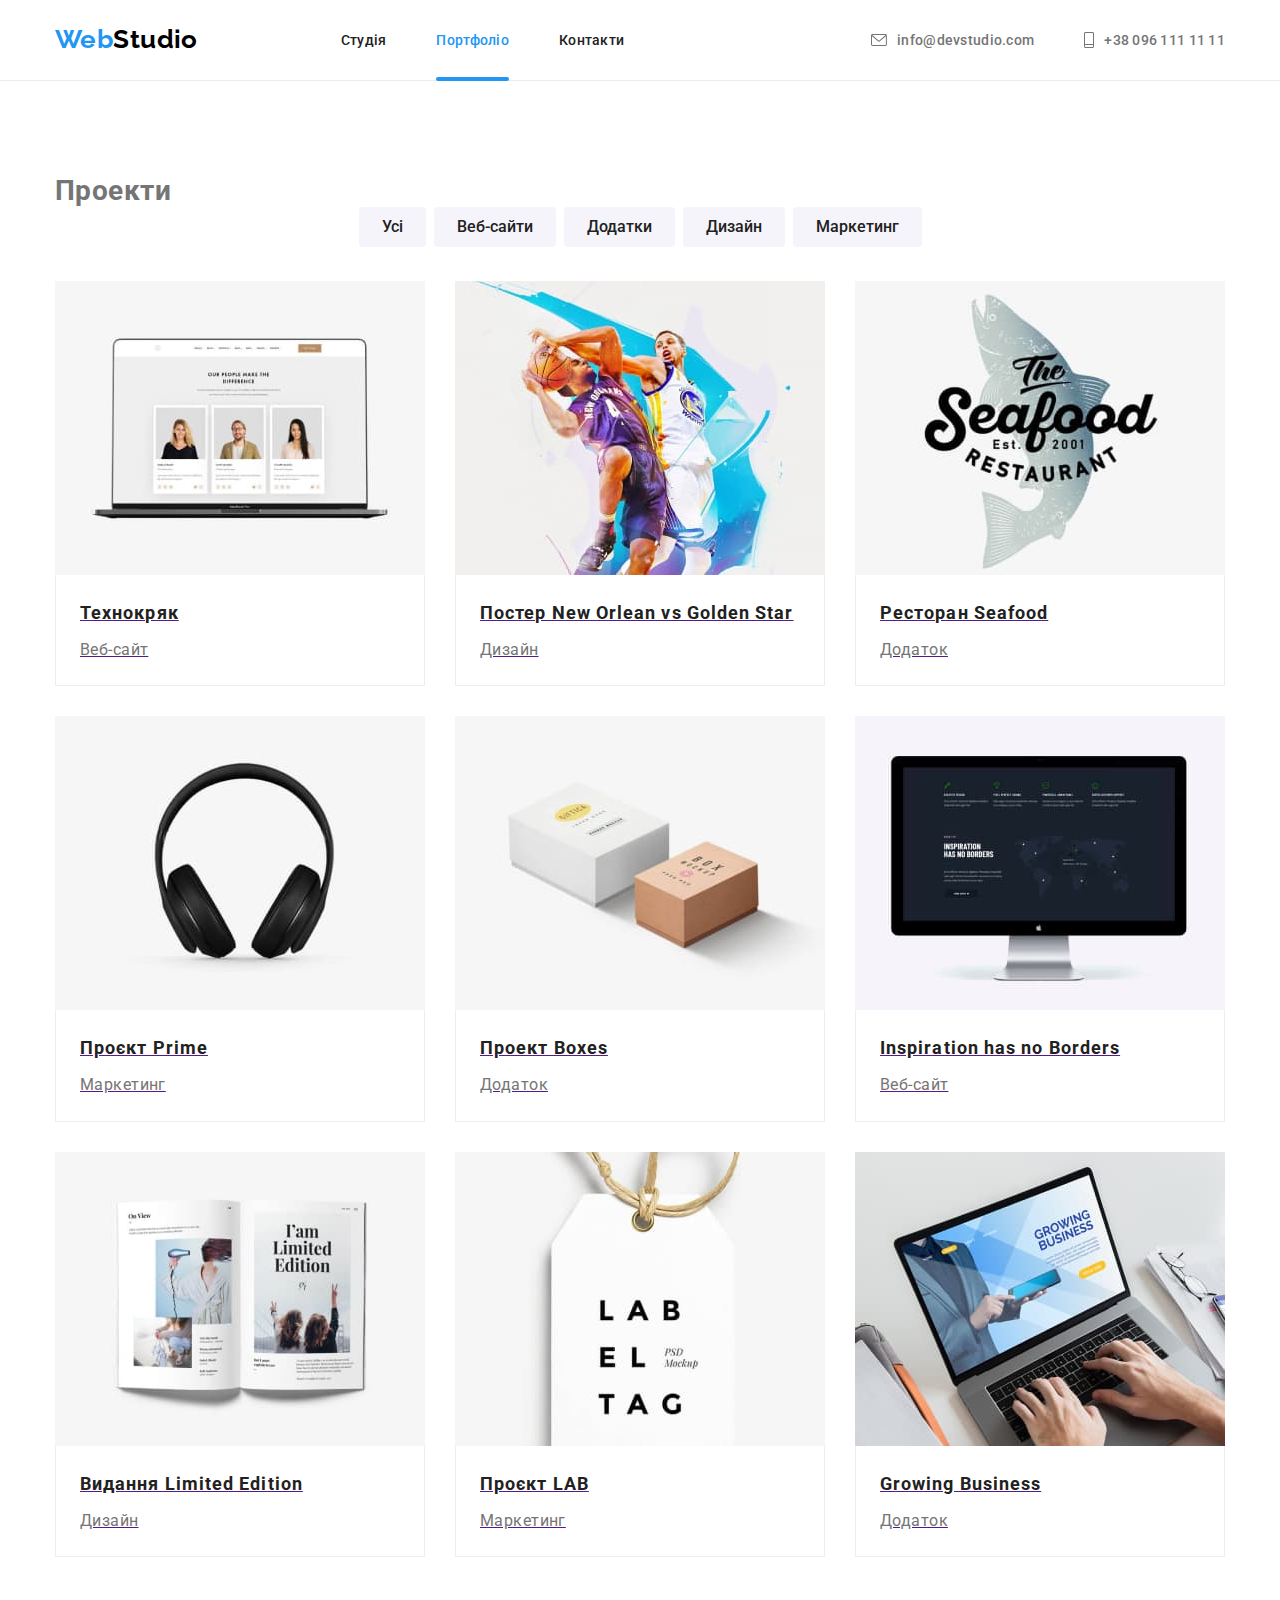
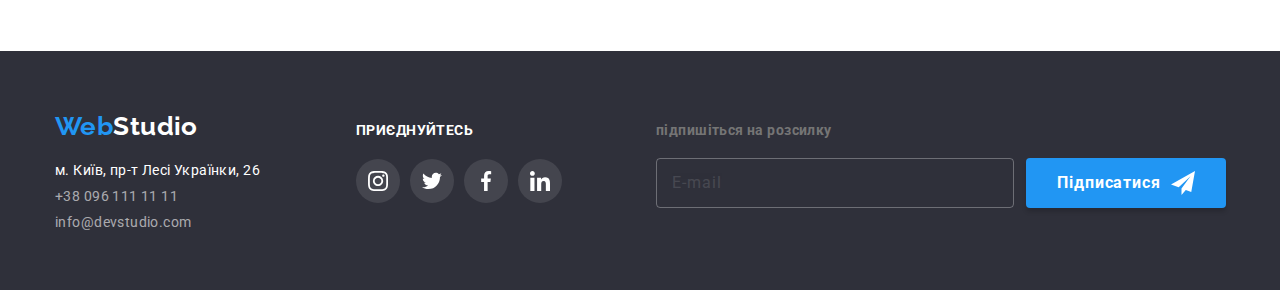
==== commit df38d841: "hw7" ====
--- a/portfolio.html
+++ b/portfolio.html
@@ -4,47 +4,52 @@
     <meta charset="UTF-8">
     <meta http-equiv="X-UA-Compatible" content="IE=edge">
     <meta name="viewport" content="width=device-width, initial-scale=1.0">
-    <link rel="preconnect" href="https://fonts.googleapis.com" />
+    <link rel="preconnect" href="https://fonts.googleapis.com">
     <link rel="preconnect" href="https://fonts.gstatic.com" crossorigin>
     <link
       href="https://fonts.googleapis.com/css2?family=Raleway:wght@500&family=Roboto:wght@400;500;700;900&display=swap"
       rel="stylesheet">
-      <link rel="stylesheet" href="https://cdnjs.cloudflare.com/ajax/libs/modern-normalize/1.1.0/modern-normalize.css">
+    <link rel="stylesheet" href="https://cdnjs.cloudflare.com/ajax/libs/modern-normalize/1.1.0/modern-normalize.css">
+    <link rel="stylesheet" href="./css/main.min.css">
     <link rel="stylesheet" href="./styles/style.css">
-    <title>Портфоліо</title>
+    <title>Студія</title>
   </head>
   <body>
     
     <header class="header">
       <div class="header__container container">
-        <nav class="list nav__list">
-          <a href="./index.html" class="logo header__logo"><span class="logo--accent">Web</span>Studio</a>
-          <!-- menu -->
-          <ul class="list list__nav">
-            <li class="nav__item"><a href="./index.html" class="link nav__link ">Студія</a></li>
-            <li class="nav__item"><a href="./portfolio.html" class="link nav__link nav__link--current">Портфоліо</a></li>
-            <li class="nav__item"><a href="" class="link nav__link">Контакти</a></li>
-          </ul>
-        </nav>
-        <!-- contacts -->
-    
-        <ul class="list  contact__list">
-          <li class="contact__item">
-            <a href="mailto:info@devstudio.com" class="link contact__link">
-              <svg class="contact__link--email-icon" width="16" height="12">
-                <use href="./image/icons.svg#email"></use>
-              </svg>
-              info@devstudio.com</a>
-          </li>
-          <li class="contact-item">
-            <a href="tel:+380961111111" class=" link contact__link">
-              <svg class="contact__link--tel-icon" width="10" ; height="16">
-                <use href="./image/icons.svg#tel"></use>
-              </svg>
-              +38 096 111 11 11</a>
-      </div>
+      <nav class="list header__nav">
+        <a href="./index.html" class="logo header__logo"><span class="logo--accent">Web</span>Studio</a>
+        <!-- menu -->
+        <ul class="list header__nav-list">
+          <li class="header__nav-item"><a href="./index.html" class="link header__nav-link ">Студія</a></li>
+          <li class="header__nav-item"><a href="./portfolio.html" class="link header__nav-link header__nav-link--current">Портфоліо</a></li>
+          <li class="header__nav-item"><a href="" class="link header__nav-link">Контакти</a></li>
+        </ul>
+      </nav>
+      <!-- contacts -->
+     
+      <ul class="list  header__contact-list">        
+        <li class="header__contact-item">
+          <a href="mailto:info@devstudio.com" class="link header__contact-link">
+            <svg class="header__contact-link--email-icon" 
+            width="16"
+            height="12" >
+              <use href="./image/icons.svg#email"></use>
+            </svg>
+            info@devstudio.com</a>
+        </li>
+        <li class="header__contact-item">
+          <a href="tel:+380961111111" class="link header__contact-link">
+            <svg class="header__contact-link--tel-icon" 
+            width="10";
+            height="16">
+              <use href="./image/icons.svg#tel"></use>
+            </svg>
+            +38 096 111 11 11</a>
+          </div>
       </ul>
-      </div>
+    </div>
     </header>
   
     <main class="projects-main">
@@ -53,7 +58,7 @@
         <div class="container">
         <h1 class="hidden-title">Проекти</h1>
         <!-- filter -->
-        <ul class="list btn-list">
+        <ul class="list btn--secondary-list">
           <li class="btn-item"><button type="button" class="btn btn--secondary">Усі</button></li>
           <li class="btn-item">
             <button type="button" class="btn btn--secondary">Веб-сайти</button>
@@ -199,81 +204,77 @@
         </div>
         </section>
     </main>
-    <footer class="page-footer">
-      <div class="container">
+    <footer class="footer">
+      <div class="container footer__container">
         <div>
-        <a href="./index.html" class="logo"><span class="logo-color">Web</span>Studio</a>
+        <a href="./index.html" class="logo footer__logo"><span class="logo--accent">Web</span>Studio</a>
         <address>
-        <ul class="list address-list">
-          <li class="address-item">
+        <ul class="list footer__address-list">
+          <li class="footer__address-item">
             <a href="https://goo.gl/maps/YveR7ZB156aqMEmg6"
               target="_blank" rel="noreferrer noopener nofollow"
-              class="post-address">м. Київ, пр-т Лесі Українки, 26</a>
-          </li>
-          <li class="address-item">
-            <a href="tel:+380961111111" class="contacts-footer">+38 096 111 11 11</a>
-          </li>
-          <li class="address-item">
-            <a href="mailto:info@devstudio.com" class="contacts-footer">info@devstudio.com</a>
+              class="footer__post-address">м. Київ, пр-т Лесі Українки, 26</a>
+          </li>
+          <li class="footer__address-item">
+            <a href="tel:+380961111111" class="footer__contacts">+38 096 111 11 11</a>
+          </li>
+          <li class="footer__address-item">
+            <a href="mailto:info@devstudio.com" class="footer__contacts">info@devstudio.com</a>
           </li>
         </ul>
         </address>
         </div>
         <div>
-        <b class="call">приєднуйтесь</b>
-        <ul class="list social-list footer-social">
-          <li class="social-item footer-social-item">
+        <b class="footer__call">приєднуйтесь</b>
+        <ul class="list social-list footer__social-list">
+          <li class="social-item">
             <a href="https://www.instagram.com/"
-            target="_blank" rel="noreferrer noopener nofollow" class="social-link footer-social-link">
-            <svg class="social-icon footer-social-icon" width="20" height="20">
+            target="_blank" rel="noreferrer noopener nofollow" class="social-link footer__social-item">
+            <svg class="teem__social-icon footer__social-icon" width="20" height="20">
               <use href="./image/icons.svg#instagram"></use>
             </svg>
             </a>
           </li>
-          <li class="social-item footer-social-item">
+          <li class="social-item">
             <a href="https://twitter.com/"
-            target="_blank" rel="noreferrer noopener nofollow" class="social-link footer-social-link">
-            <svg class="social-icon footer-social-icon" width="20" height="20">
+            target="_blank" rel="noreferrer noopener nofollow" class="social-link footer__social-item">
+            <svg class="teem__social-icon footer__social-icon" width="20" height="20">
               <use href="./image/icons.svg#twitter"></use>
             </svg>
             </a>
           </li>
-          <li class="social-item ">
+          <li class="social-item">
             <a href="https://www.facebook.com/"
-            target="_blank" rel="noreferrer noopener nofollow" class="social-link footer-social-link">
-            <svg class="social-icon footer-social-icon" width="20" height="20">
+            target="_blank" rel="noreferrer noopener nofollow" class="social-link footer__social-item">
+            <svg class="teem__social-icon footer__social-icon" width="20" height="20">
               <use href="./image/icons.svg#facebook"></use>
             </svg>
             </a>
           </li>
-          <li class="social-item footer-social-item">
+          <li class="social-item">
             <a href="https://www.linkedin.com/"
-            target="_blank" rel="noreferrer noopener nofollow" class="social-link footer-social-link">
-            <svg class="social-icon footer-social-icon" width="20" height="20">
+            target="_blank" rel="noreferrer noopener nofollow" class="social-link footer__social-item">
+            <svg class="teem__social-icon footer__social-icon" width="20" height="20">
               <use href="./image/icons.svg#linkedin"></use>
             </svg>
             </a>
           </li>
         </ul>
         </div>
-        <section class="subscribe">
+        <div class="footer__subscribe">
           <b class="call">підпишіться на розсилку</b>
-          <form class="subscribe-form" name="subscribe_form">
-          <div class="subscribe-items">
-            <label class="email-field">
-              <input class="email-input" type="email" placeholder="E-mail">
+          <form class="footer__subscribe-form" name="subscribe_form">
+            <label class="footer__email-field">
+              <input class="footer__email-input" type="email" name="subscribe_email" placeholder="E-mail">
             </label>
-            <div class="btn-send">
-            <button class="btn subscribe-btn" type="submit">Підписатися
-              <svg class="icon-send" width="24" height="24">
-                <use href="/image/icons.svg#icon-send"></use>
+            <button class="btn btn--main btn--main-subscribe" type="submit">Підписатися
+              <svg class="footer__icon-send" width="24" height="24">
+                <use href="./image/icons.svg#icon-send"></use>
               </svg>
             </button>
-            </div>
-          </div>
+            
           </form>
-        </section>
-            
+        </div>
       </div>
       
     </footer>
--- a/css/main.min.css
+++ b/css/main.min.css
@@ -0,0 +1 @@
+:root{--primary-text-color: #757575;--title-text-color: #212121;--accent-color: #2196f3;--white-text-color: #ffffff;--btn-bgc: #f5f4fa;--primary-pt: 94px;--hover-anime: 250ms cubic-bezier(0.4, 0, 0.2, 1)}body{font-family:Roboto,sans-serif;color:var(--primary-text-color);background-color:var(--white-text-color);font-size:14px;letter-spacing:.03em}h1,h2,h3,h4,h5,h6,p{margin-top:0;margin-bottom:0}img{display:block}.link{text-decoration:none}.container{width:1200px;margin:0 auto;padding:0 15px}.list{list-style:none;padding:0;margin:0;-webkit-box-pack:justify;-ms-flex-pack:justify;justify-content:space-between}.section__title{color:var(--title-text-color);font-weight:700;font-size:36px;line-height:1.17;text-align:center}.title--hidden{position:absolute;width:1px;height:1px;margin:-1px;border:0;padding:0;white-space:nowrap;-webkit-clip-path:inset(100%);clip-path:inset(100%);clip:rect(0 0 0 0);overflow:hidden}.header{border-bottom:1px solid #ececec;max-width:1600px;margin-left:auto;margin-right:auto;-webkit-box-align:baseline;-ms-flex-align:baseline;align-items:baseline}.header__container{-webkit-box-align:center;-ms-flex-align:center;align-items:center;display:-webkit-box;display:-ms-flexbox;display:flex}.header__nav-list{list-style:none;font-weight:500;line-height:1.15;letter-spacing:.02em;display:-webkit-box;display:-ms-flexbox;display:flex;-webkit-box-align:center;-ms-flex-align:center;align-items:center;margin-left:93px}.header__nav{display:-webkit-box;display:-ms-flexbox;display:flex;-webkit-box-align:center;-ms-flex-align:center;align-items:center}.header__nav :not(:last-child){margin-right:50px}.header__nav-link{position:relative;color:var(--title-text-color);padding:32px 0;-webkit-transition:color var(--hover-anime);transition:color var(--hover-anime)}.header__nav-list{list-style:none;font-weight:500;line-height:1.15;letter-spacing:.02em;display:-webkit-box;display:-ms-flexbox;display:flex;-webkit-box-align:center;-ms-flex-align:center;align-items:center;margin-left:93px}.header__nav{display:-webkit-box;display:-ms-flexbox;display:flex;-webkit-box-align:center;-ms-flex-align:center;align-items:center}.header__nav :not(:last-child){margin-right:50px}.header__nav-link{position:relative;color:var(--title-text-color);padding:32px 0;-webkit-transition:color var(--hover-anime);transition:color var(--hover-anime)}.header__nav-link:hover,.header__nav-link:focus{color:var(--accent-color)}.header__nav-link--current{color:var(--accent-color)}.header__nav-link--current::after{content:"";display:block;position:absolute;left:0;bottom:-1px;width:100%;height:4px;border-radius:2px;background-color:var(--accent-color)}.header__nav-item{position:relative}.header__contact-list{margin-left:auto;display:-webkit-box;display:-ms-flexbox;display:flex;font-weight:500;line-height:1.15;letter-spacing:.02em}.header__contact-link{display:-webkit-box;display:-ms-flexbox;display:flex;-webkit-box-align:center;-ms-flex-align:center;align-items:center;color:var(--primary-text-color);padding:32px 0;-webkit-transition:color var(--hover-anime);transition:color var(--hover-anime)}.header__contact-link:hover,.header__contact-link:focus{color:var(--accent-color)}.header__contact-link :last-child{margin-left:50px}.header__contact-link--email-icon,.header__contact-link--tel-icon{margin-right:10px;fill:currentColor}.logo{color:#000;font-family:"Raleway",sans-serif;font-weight:700;font-size:26px;line-height:1.2;text-decoration:none;display:block}.logo--accent{color:var(--accent-color)}.header__logo{padding:24px 0}.footer__logo{color:var(--white-text-color);margin-bottom:20px}.hero{background-image:-webkit-gradient(linear, left top, left bottom, from(rgba(47, 48, 58, 0.4)), to(rgba(47, 48, 58, 0.4))),url(../image/hero-img.jpg);background-image:linear-gradient(rgba(47, 48, 58, 0.4), rgba(47, 48, 58, 0.4)),url(../image/hero-img.jpg);background-color:#c4c4c4;background-size:cover;height:600px;max-width:1600px;background-repeat:no-repeat;background-position:center;margin-left:auto;margin-right:auto;text-align:center;padding-top:200px;padding-bottom:200px}.hero__title{color:var(--white-text-color);font-weight:900;font-size:44px;line-height:1.36;letter-spacing:.06em;margin-bottom:30px;margin-right:auto;margin-left:auto;width:696px}.btn{border-style:none;border:1px solid rgba(0,0,0,0);outline:0;border-radius:4px;padding:6px 22px;text-align:center;color:var(--primary-text-color);background-color:var(--white-text-color);cursor:pointer;font-family:inherit}.btn--main{color:var(--white-text-color);background-color:var(--accent-color);font-weight:700;font-size:16px;line-height:1.9;letter-spacing:.06em;display:-webkit-inline-box;display:-ms-inline-flexbox;display:inline-flex;-webkit-box-pack:center;-ms-flex-pack:center;justify-content:center;-webkit-box-align:center;-ms-flex-align:center;align-items:center;-webkit-transition:background-color var(--hover-anime);transition:background-color var(--hover-anime)}.btn--main:hover,.btn--main:focus{background-color:#188ce8}.btn--main-order{width:216px;height:50px}.btn--main-subscribe{width:200px;height:50px;-webkit-box-shadow:0px 4px 4px rgba(0,0,0,.15);box-shadow:0px 4px 4px rgba(0,0,0,.15);-webkit-transition:background-color var(--hover-anime);transition:background-color var(--hover-anime);border:rgba(0,0,0,0);gap:10px;padding:10px 28px}.btn--main-modal{display:block;width:200px;height:50px;margin-top:30px;margin-left:auto;margin-right:auto;-webkit-box-shadow:0px 4px 4px rgba(0,0,0,.15);box-shadow:0px 4px 4px rgba(0,0,0,.15)}.btn--secondary{color:var(--title-text-color);background-color:var(--btn-bgc);font-weight:500;font-size:16px;line-height:1.63;-webkit-transition:color var(--hover-anime),background-color var(--hover-anime),-webkit-box-shadow var(--hover-anime);transition:color var(--hover-anime),background-color var(--hover-anime),-webkit-box-shadow var(--hover-anime);transition:color var(--hover-anime),background-color var(--hover-anime),box-shadow var(--hover-anime);transition:color var(--hover-anime),background-color var(--hover-anime),box-shadow var(--hover-anime),-webkit-box-shadow var(--hover-anime)}.btn--secondary:hover,.btn--secondary:focus{color:var(--white-text-color);background-color:var(--accent-color);-webkit-box-shadow:0 2px 2px 0 rgba(0,0,0,.12),0 1px 2px 0 rgba(0,0,0,.08),0 3px 1px 0 rgba(0,0,0,.1);box-shadow:0 2px 2px 0 rgba(0,0,0,.12),0 1px 2px 0 rgba(0,0,0,.08),0 3px 1px 0 rgba(0,0,0,.1)}.btn--secondary-list{display:-webkit-box;display:-ms-flexbox;display:flex;-webkit-box-pack:center;-ms-flex-pack:center;justify-content:center}.btn__modal-close{display:-webkit-box;display:-ms-flexbox;display:flex;position:absolute;padding:0;top:8px;right:8px;width:30px;height:30px;border-radius:50%;border:1px solid rgba(0,0,0,.1);background-color:rgba(0,0,0,0);cursor:pointer;-webkit-box-align:center;-ms-flex-align:center;align-items:center;-webkit-box-pack:center;-ms-flex-pack:center;justify-content:center;-webkit-transition:var(--hover-anime);transition:var(--hover-anime)}.btn__modal-close:hover,.btn__modal-close:focus{color:var(--accent-color)}.btn__modal-close:hover .btn__modal-close--icon{fill:currentColor}.benefits{padding-top:var(--primary-pt)}.benefits__list{display:-webkit-box;display:-ms-flexbox;display:flex;-ms-flex-wrap:wrap;flex-wrap:wrap;gap:30px}.benefits__title{color:var(--title-text-color);margin-bottom:10px;color:var(--title-text-color);text-transform:uppercase;font-weight:700;font-size:inherit;line-height:1.14}.benefits__item{width:270px;height:120px;margin-bottom:30px;background-color:#f5f4fa;border-radius:4px;display:-webkit-box;display:-ms-flexbox;display:flex;-webkit-box-align:center;-ms-flex-align:center;align-items:center;-webkit-box-pack:center;-ms-flex-pack:center;justify-content:center}.benefits__description{line-height:1.71;width:270px}.activity{padding-top:var(--primary-pt);padding-bottom:var(--primary-pt)}.activity__list{margin-top:50px;display:-webkit-box;display:-ms-flexbox;display:flex;-ms-flex-wrap:wrap;flex-wrap:wrap;gap:30px}.activity__item{position:relative}.activity__thumb{position:absolute;bottom:0;left:0;width:100%;height:70px;background-color:rgba(47,48,58,.8)}.activity__descr{color:var(--white-text-color);text-transform:uppercase;font-size:inherit;font-weight:700;text-align:center;padding-top:27px;padding-bottom:27px}.teem{padding-top:var(--primary-pt);padding-bottom:var(--primary-pt);background-color:var(--btn-bgc)}.teem__list{display:-webkit-box;display:-ms-flexbox;display:flex;margin-top:50px;text-align:center;-ms-flex-wrap:wrap;flex-wrap:wrap;gap:0 30px}.teem__card{background-color:#fff;-ms-flex-preferred-size:calc(100% - 90px)/3;flex-basis:calc(100% - 90px)/3;-webkit-box-shadow:0px 1px 3px rgba(0,0,0,.12),0px 1px 1px rgba(0,0,0,.14),0px 2px 1px rgba(0,0,0,.2);box-shadow:0px 1px 3px rgba(0,0,0,.12),0px 1px 1px rgba(0,0,0,.14),0px 2px 1px rgba(0,0,0,.2);border-radius:0px 0px 4px 4px}.teem__descr{padding:30px 10px}.teem__title{font-weight:500;font-size:16px;line-height:1.19;color:var(--title-text-color)}.teem__profession{font-size:16px;line-height:1.19;margin-top:10px;margin-bottom:16px}.teem__social-icon{fill:#afb1b8;-webkit-transition:fill var(--hover-anime);transition:fill var(--hover-anime)}.clients{width:1200px;padding-top:var(--primary-pt);padding-bottom:var(--primary-pt);margin-left:auto;margin-right:auto}.clients__section-title{padding-bottom:50px}.clients__list{display:-webkit-box;display:-ms-flexbox;display:flex;-ms-flex-wrap:wrap;flex-wrap:wrap;-webkit-box-pack:center;-ms-flex-pack:center;justify-content:center;gap:0 30px}.clients__link{width:170px;height:92px;border:1px solid #afb1b8;display:-webkit-box;display:-ms-flexbox;display:flex;-webkit-box-pack:center;-ms-flex-pack:center;justify-content:center;-webkit-box-align:center;-ms-flex-align:center;align-items:center;border-radius:4px;-webkit-transition:border var(--hover-anime);transition:border var(--hover-anime)}.clients__link:hover,.clients__link:focus{border:1px solid var(--accent-color)}.clients__icon{fill:#afb1b8;-webkit-transition:fill var(--hover-anime);transition:fill var(--hover-anime)}.clients__link:hover .clients__icon,.clients__link:focus .clients__icon{fill:var(--accent-color)}.social-list{display:-webkit-box;display:-ms-flexbox;display:flex;-webkit-box-pack:center;-ms-flex-pack:center;justify-content:center;gap:0 10px}.social-link{display:-webkit-box;display:-ms-flexbox;display:flex;-webkit-box-align:center;-ms-flex-align:center;align-items:center;-webkit-box-pack:center;-ms-flex-pack:center;justify-content:center;width:44px;height:44px;background-color:#fff;border-radius:50%;-webkit-transition:background-color var(--hover-anime);transition:background-color var(--hover-anime)}.social-link:hover,.social-link:focus{background-color:var(--accent-color)}.social-item:hover .teem__social-icon,.social-item:focus .teem__social-icon{fill:var(--white-text-color)}.footer{background-color:#2f303a;margin-left:auto;margin-right:auto;padding-top:60px;padding-bottom:60px}.footer__container{-webkit-box-align:baseline;-ms-flex-align:baseline;align-items:baseline;display:-webkit-box;display:-ms-flexbox;display:flex}.footer__address-list{width:231px;margin-right:70px;font-style:normal}.footer__address-item{margin-bottom:10px}.footer__address-item:last-child{margin-bottom:0}.footer__post-address{color:var(--white-text-color);text-decoration:none;-webkit-transition:var(--hover-anime);transition:var(--hover-anime)}.footer__post-address:hover,.footer__post-address:focus{color:var(--accent-color)}.footer__contacts{color:rgba(255,255,255,.6);text-decoration:none;-webkit-transition:var(--hover-anime);transition:var(--hover-anime)}.footer__contacts:hover,.footer__contacts:focus{color:var(--accent-color)}.footer__call{text-transform:uppercase;color:var(--white-text-color);font-size:inherit;font-weight:700;line-height:1.14}.footer__social-list{margin-top:20px;margin-right:94px}.footer__social-item{background-color:rgba(255,255,255,.1)}.footer__social-icon{fill:var(--white-text-color)}.footer__subscribe{-ms-flex-preferred-size:570px;flex-basis:570px}.footer__subscribe-form{display:-webkit-box;display:-ms-flexbox;display:flex;margin-top:20px}.footer__email-input{background-color:inherit;width:358px;height:50px;border:1px solid rgba(255,255,255,.3);border-radius:4px;margin-right:12px;padding:15px;color:var(--white-text-color);font-size:16px;line-height:1.25;letter-spacing:.06em;outline:rgba(0,0,0,0)}.footer__email-input::-webkit-input-placeholder{color:rgba(255,255,255,.6);font-size:16px;line-height:1.25;letter-spacing:.06em;opacity:20%}.footer__email-input::-moz-placeholder{color:rgba(255,255,255,.6);font-size:16px;line-height:1.25;letter-spacing:.06em;opacity:20%}.footer__email-input:-ms-input-placeholder{color:rgba(255,255,255,.6);font-size:16px;line-height:1.25;letter-spacing:.06em;opacity:20%}.footer__email-input::-ms-input-placeholder{color:rgba(255,255,255,.6);font-size:16px;line-height:1.25;letter-spacing:.06em;opacity:20%}.footer__email-input::placeholder{color:rgba(255,255,255,.6);font-size:16px;line-height:1.25;letter-spacing:.06em;opacity:20%}.footer__email-input:not(:-moz-placeholder-shown){border-color:var(--accent-color)}.footer__email-input:not(:-ms-input-placeholder){border-color:var(--accent-color)}.footer__email-input:not(:placeholder-shown){border-color:var(--accent-color)}.footer__icon-send{fill:var(--white-text-color)}.backdrop{position:fixed;top:0;left:0;width:100%;height:100%;background-color:rgba(0,0,0,.2);z-index:1;-webkit-transition:opacity 200ms linear,visibility 200ms linear;transition:opacity 200ms linear,visibility 200ms linear}.backdrop__is-hidden{opacity:0;visibility:hidden;pointer-events:none;height:100%}.modal{position:absolute;top:50%;left:50%;-webkit-transform:translateX(-50%) translateY(-50%);transform:translateX(-50%) translateY(-50%);width:528px;height:581px;border:1px solid rgba(0,0,0,.1);border-radius:4px;-webkit-box-shadow:0 2px 1px rgba(0,0,0,.2),0 1px 1px rgba(0,0,0,.14),0 1px 3px rgba(0,0,0,.12);box-shadow:0 2px 1px rgba(0,0,0,.2),0 1px 1px rgba(0,0,0,.14),0 1px 3px rgba(0,0,0,.12);background-color:var(--white-text-color);padding:40px}.modal__call{display:block;color:var(--title-text-color);text-align:center;font-weight:700;font-size:20px;line-height:1.15;letter-spacing:.03em;margin-bottom:12px}.modal__form-field{display:block;position:relative}.user-icon{position:absolute;top:14px;left:15px;fill:var(--title-text-color)}.modal__user-data{display:block;color:var(--primary-text-color);font-size:12px;letter-spacing:.01em;line-height:1.22;margin-bottom:4px}input:hover,input:focus{border-color:var(--accent-color);-webkit-transition:var(--hover-anime);transition:var(--hover-anime)}input:focus-visible,textarea:focus-visible{outline:none}.modal__form-field:focus-within>.user-icon,.modal__form-field:hover>.user-icon{fill:var(--accent-color);-webkit-transition:var(--hover-anime);transition:var(--hover-anime)}.modal__form-input{height:40px;padding:12px 12px 12px 42px;margin-bottom:10px;outline:rgba(0,0,0,0)}.modal__form-input--textarea{height:120px;padding:12px 16px;margin-bottom:20px}.modal__form-input,.modal__form-input--textarea{width:100%;color:var(--title-text-color);outline:unset;border:1px solid rgba(33,33,33,.2);border-radius:4px}.modal__form-input--textarea:-moz-placeholder-shown{font-size:12px;color:var(--primary-text-color);opacity:.5;line-height:1.17;letter-spacing:.01em;resize:none;-moz-transition:var(--hover-anime);transition:var(--hover-anime)}.modal__form-input--textarea:-ms-input-placeholder{font-size:12px;color:var(--primary-text-color);opacity:.5;line-height:1.17;letter-spacing:.01em;resize:none;-ms-transition:var(--hover-anime);transition:var(--hover-anime)}.modal__form-input--textarea:placeholder-shown{font-size:12px;color:var(--primary-text-color);opacity:.5;line-height:1.17;letter-spacing:.01em;resize:none;-webkit-transition:var(--hover-anime);transition:var(--hover-anime)}.modal__form-input--textarea:hover,.modal__form-input--textarea:focus{border-color:var(--accent-color);-webkit-transition:var(--hover-anime);transition:var(--hover-anime)}.modal__agreement-label{display:-webkit-box;display:-ms-flexbox;display:flex;-webkit-box-align:center;-ms-flex-align:center;align-items:center}.modal__form-checkbox{-webkit-appearance:none;-moz-appearance:none;appearance:none;width:16px;height:16px;cursor:pointer;-webkit-transition:var(--hover-anime);transition:var(--hover-anime)}.modal__form-checkbox:checked+.checkbox__icon .checkbox--unchecked{opacity:0}.checkbox:checked+.checkbox__icon .checkbox--checked{opacity:1;-webkit-transition:var(--hover-anime);transition:var(--hover-anime)}.checkbox__icon{cursor:pointer}.checkbox__icon .checkbox--unchecked{opacity:1;-webkit-transition:var(--hover-anime);transition:var(--hover-anime)}.checkbox__icon .checkbox--checked{opacity:0;-webkit-transition:var(--hover-anime);transition:var(--hover-anime)}.modal__agreement-text{margin-left:9px;cursor:pointer}.modal__condition-link{-webkit-user-select:none;-moz-user-select:none;-ms-user-select:none;user-select:none;color:var(--accent-color)}/*# sourceMappingURL=main.min.css.map */--- a/styles/style.css
+++ b/styles/style.css
@@ -1,4 +1,4 @@
-:root {
+/* :root {
   --primary-text-color: #757575;
   --title-text-color: #212121;
   --accent-color: #2196f3;
@@ -6,12 +6,12 @@
   --btn-bgc: #f5f4fa;
   --primary-pt: 94px;
   --hover-anime: 250ms cubic-bezier(0.4, 0, 0.2, 1);
-}
+} */
  /* *{
   outline: 1px solid red;
 } */
 
-body {
+/* body {
   font-family: Roboto, sans-serif;
   color: var(--primary-text-color);
   background-color: var(--white-text-color);  
@@ -26,9 +26,7 @@
   display: block;
 }
 
-.contact-link,
-.nav-link,
-.page-link{
+.link{
   text-decoration: none;
 }
 .container {
@@ -44,7 +42,15 @@
   justify-content: space-between;
   }
 
-.hidden-title {position: absolute;
+  .section__title{
+  color: var(--title-text-color);
+  font-weight: 700;
+  font-size: 36px;
+  line-height: 1.17;
+  text-align: center;
+  }
+
+.title--hidden {position: absolute;
   width: 1px;
   height: 1px;
   margin: -1px;
@@ -53,549 +59,55 @@
   white-space: nowrap;
   clip-path: inset(100%);
   clip: rect(0 0 0 0);
-  overflow: hidden;}
+  overflow: hidden;} */
 
 /* header */
-.page-header {
+/* .header {
   border-bottom: 1px solid #ECECEC;
   max-width: 1600px;
   margin-left: auto;
   margin-right: auto;
   align-items:baseline
 }
-.header-container {
-  display: flex;
+
+.header__container {
   align-items: center;
-}
-
-.nav-list {
-  display: flex;
-  align-items: center;
-}
+} */
 
 /* logo */
-.logo {
-  color: #000000;
-  font-family: "Raleway", sans-serif;
-  font-weight: 700;
-  font-size: 26px;
-  line-height: 1.2;
-  text-decoration: none;
-  display: block;
-  }
-.logo-color {
-  color: var(--accent-color);
-}
-.page-header .logo {
-  padding: 24px 0;
-}
+
 
 /* site-nav */
-.site-nav {
-  list-style: none;
-  font-weight: 500;
-  line-height: 1.15;
-  letter-spacing: 0.02em;
-  display: flex;
-  align-items: center;  
-  margin-left: 93px;
-  }
-
-.site-nav :not(:last-child) {
-  margin-right: 50px;
-}
-
-.nav-link {
-  position: relative;
-  color: var(--title-text-color);
-  padding: 32px 0;
-  transition: color var(--hover-anime);
-  }
-
-.nav-link:hover,
-.nav-link:focus {
-  color: var(--accent-color);  
-}
-
-.nav-link.current {
-  color: var(--accent-color);
-}
-
-.nav-item {
-  position: relative;
-}
-.current::after {
-content: '';
-display: block;
-position: absolute;
-left: 0;
-bottom: -1px;
-width: 100%;
-height: 4px;
-border-radius: 2px;
-background-color: var(--accent-color);
-}
-
-
-/* contacts */
-.contacts{
-  margin-left: auto;
-  display: flex;
- }
-
-.list.contacts {
-  font-weight: 500;
-  line-height: 1.15;
-  letter-spacing: 0.02em;
-  }
-    
-.contact-link {
-  display: flex;
-  align-items: center;
-  color: var(--primary-text-color);
-  padding: 32px 0;
-  transition: color var(--hover-anime);
-}
-
-.contact-link:hover,
-.contact-link:focus {
-  color: var(--accent-color);
-  }
-
- .contacts :not(:last-child) {
-    margin-right: 50px;
-  }
-
-  .email-icon,
-  .tel-icon {
-    margin-right: 10px;
-    fill: currentColor;
- }
+
+
+
     
 /* main */
 
-.section-title{
-  color: var(--title-text-color);
-  font-weight: 700;
-  font-size: 36px;
-  line-height: 1.17;
-  }
-
-.title {
-  color: var(--title-text-color);
-  margin-bottom: 10px;
-}
-
-.hero {
-  background-image: linear-gradient(rgba(47, 48, 58, 0.4), rgba(47, 48, 58, 0.4)), url(../image/hero-img.jpg);
-  background-color: #C4C4C4; 
-  background-size: cover;
-  height: 600px;
-  max-width: 1600px;  
-  background-repeat: no-repeat;
-  background-position: center;
-  margin-left: auto;
-  margin-right: auto;
-  text-align: center;
-  padding-top: 200px;
-  padding-bottom: 200px; 
-  }
-
-.hero-title {
-  color: var(--white-text-color);
-  font-weight: 900;
-  font-size: 44px;
-  line-height: 1.36;
-  letter-spacing: 0.06em;
-  margin-bottom: 30px;
-  margin-right: auto;
-  margin-left: auto;
-  width: 696px;
-  
-}
+
 
 /* buttons */
-.btn {
-  border-style: none;
-  border: 1px solid transparent;
-  outline: 0;
-  border-radius: 4px;
-  padding: 6px 22px;
-  text-align: center;
-  color: var(--primary-text-color);
-  background-color: var(--white-text-color);
-  cursor: pointer;
-  font-family: inherit;
-  display: flex;
-  align-items: center;
-  }
-
-.btn.main {
-  width: 216px;
-  height: 50px;
-  color: var(--white-text-color);
-  background-color: var(--accent-color);
-  font-weight: 700;
-  font-size: 16px;
-  line-height: 1.9;
-  letter-spacing: 0.06em;
-  display: inline-flex; 
-  justify-content: center;
-  align-items: center;
-  transition: background-color var(--hover-anime);
-  }
-
-.btn.main:hover,
-.btn.main:focus {
-  background-color: #188CE8;  
-}
-
-.btn.secondary {
-  color: var(--title-text-color);
-  background-color: var(--btn-bgc);
-  font-weight: 500;
-  font-size: 16px;
-  line-height: 1.63;
-  transition: color var(--hover-anime), background-color var(--hover-anime), box-shadow var(--hover-anime);
-}
-
-.btn.secondary:hover,
-.btn.secondary:focus {
-  color: var(--white-text-color);
-  background-color: var(--accent-color);
-  box-shadow: 0 2px 2px 0 rgba(0, 0, 0, 0.12), 0 1px 2px 0 rgba(0, 0, 0, 0.08), 0 3px 1px 0 rgba(0, 0, 0, 0.1);
-}
+
 
 /* benefits */
-.benefits {
-  padding-top: var(--primary-pt);
-}
-
-.benefits-list {
-  display: flex;  
-  flex-wrap: wrap;
-  gap: 30px;
-}
-.benefits .title {
-  color: var(--title-text-color);
-  text-transform: uppercase;
-  font-weight: 700;
-  font-size: 14px;
-  line-height: 1.14;
-}
-.benefits-description {  
-  line-height: 1.71;
-  width: 270px;
-}
-
-.benefits-items {
-  width: 270px;
-  height: 120px;
-  margin-bottom: 30px;
-  background-color: #F5F4FA;
-  border-radius: 4px;
-  display: flex;
-  align-items: center;
-  justify-content: center;
-}
+
+
 
 /* activity */
 
-.activity {padding-top: var(--primary-pt);
- padding-bottom: var(--primary-pt);}
-
-.section-title {
-  text-align: center;
-}
-
-.activity-list {
-  margin-top: 50px;
-  display: flex;
-  flex-wrap: wrap;
-  gap: 30px;
-}
-
-.activity-item {
-  position: relative;
-}
-.activity-thumb {
-  position: absolute;
-  bottom: 0;
-  left: 0;
-  width: 100%;
-  height: 70px;
-  background-color: rgba(47, 48, 58, 0.8);
-}
-
-.activity-descr {    
-  color: var(--white-text-color);
-  text-transform: uppercase;
-  font-size: 14px;
-  font-weight: 700;
-  text-align: center;
-  padding-top: 27px;
-  padding-bottom: 27px;
-
-}
+
 
 /* teem */
-.teem {padding-top: var(--primary-pt);
-  padding-bottom: var(--primary-pt);
-  background-color: var(--btn-bgc);
-}
-
-.teem-descr {
-  padding: 30px 10px;
-}
-.teem .title {
-  font-weight: 500;
-  font-size: 16px;
-  line-height: 1.19;
-}
-
-.teem .profession {
-  font-size: 16px;
-  line-height: 1.19;
-  margin-top: 10px;
-  margin-bottom: 16px;
-}
-
-  .teem-list {
-    display: flex;
-    margin-top: 50px;
-    text-align: center;
-    flex-wrap: wrap;
-    gap: 0 30px;
-    
-}
-  .teem-card {
-    background-color: #fff;
-    flex-basis: calc(100% - 30px * 3) / 3;
-    box-shadow: 0px 1px 3px rgba(0, 0, 0, 0.12), 0px 1px 1px rgba(0, 0, 0, 0.14), 0px 2px 1px rgba(0, 0, 0, 0.2);
-    border-radius: 0px 0px 4px 4px;
-}
-
-.social-list {
-  display: flex;
-  justify-content: center;
-  gap: 0 10px;
-  }
-
-.social-link {
-  display: flex;
-  align-items: center;
-  justify-content: center;
-  width: 44px;
-  height: 44px;
-  background-color: #fff;
-  border-radius: 50%;
-  transition: background-color var(--hover-anime);
-  }
-
-  .social-link:hover,
-  .social-link:focus {
-    background-color: var(--accent-color)
-  }
-
-  .social-icon {
-    fill: #AFB1B8;
-    transition: fill var(--hover-anime)
-  }
-
-  .social-item:hover .social-icon,
-  .social-item:focus .social-icon {
-    fill: var(--white-text-color);
-  }
-
-/* Clients */
-.clients {
-  width: 1200px;
-  padding-top: var(--primary-pt);
-  padding-bottom: var(--primary-pt);
-  margin-left: auto;
-  margin-right: auto;
-}
-
-.clients .section-title {
-  padding-bottom: 50px;
-}
-
-.client-list {
-  display: flex;
-  flex-wrap: wrap;
-  justify-content: center;
-  gap:0 30px;
-  }
-
-  .client-link {
-  width: 170px;
-  height: 92px;
-  border: 1px solid #AFB1B8;
-  display: flex;
-  justify-content: center;
-  align-items: center;
-  border-radius: 4px;
-  transition: border var(--hover-anime);
-  }
-  
-  .client-link:hover,
-  .client-link:focus {
-    border: 1px solid var(--accent-color);
-    
-   }
-
-  .client-icon {
-    fill: #AFB1B8;
-    transition: fill var(--hover-anime);
-    
-  }
-
-  .client-link:hover .client-icon,
-  .client-link:focus .client-icon {
-    fill: var(--accent-color);
-  }
+
+
+
+
+/* clients */
+
 
 /* footer */
 
-.page-footer {
-  background-color: #2f303a;
-  margin-left: auto;
-  margin-right: auto;
-  padding-top: 60px;
-  padding-bottom: 60px;
-}
-
-.page-footer .container {
-  display: flex;
-  align-items: baseline;
-}
-
-.page-footer .logo {
-  color: var(--white-text-color);
-  margin-bottom: 20px;
-}
-  
-.address-item {
-  margin-bottom: 10px;
-}
-
-.address-item:last-child {
-  margin-bottom: 0;
-}
-  
-.page-footer .list {
-  font-style: normal;
-  list-style: none;
-}
-
-.post-address {
-  color: var(--white-text-color);
-  text-decoration: none;
-  transition: var(--hover-anime);
-}
-.post-address:hover,
-.post-address:focus {
-  color: var(--accent-color);
-}
-
-.contacts-footer {
-  color: rgba(255, 255, 255, 0.6);
-  text-decoration: none;
-  transition: var(--hover-anime)
-}
-
-.contacts-footer:hover,
-.contacts-footer:focus {
-  color: var(--accent-color);
-}
-
-.address-list {
-  width: 231px;
-  margin-right: 70px;
-}
-
-.call {
-  text-transform: uppercase;
-  color: var(--white-text-color);
-  font-size: 14px;
-  font-weight: 700;
-  line-height: 1.14;
-  }
-
-  .footer-social {
-    margin-top: 20px;
-    margin-right: 94px;
-  }
-
-  .footer-social-link {
-    background-color: rgba(255, 255, 255, 0.1);
-    }
-
-  .footer-social-icon {
-    fill:var(--white-text-color) ;
-  }
-
-  /* footer-subscribe */
-.subscribe {flex-basis: 570px;
-}
-
-.subscribe-items {
-  display: flex;
-  margin-top: 20px;
-}
-
-.email-input {
-  background-color: inherit;
-  width: 358px;
-  height: 50px;
-  border: 1px solid rgba(255, 255, 255, 0.3);
-  border-radius: 4px;
-  margin-right: 12px;
-  padding: 15px;
-  color: var(--white-text-color);
-  font-size: 16px;
-  line-height: calc(20/16);
-  letter-spacing: 0.06em;
-  outline: transparent;
-}
-
-.email-input::placeholder {
-  color: rgba(255, 255, 255, 0.6);
-  font-size: 16px;
-  line-height: calc(20/16);
-  letter-spacing: 0.06em;
-  opacity: 20%;
-  }
-
-  .email-input:not(:placeholder-shown) {
-    border-color: var(--accent-color);
-  }
-
-.subscribe-btn {
-  width: 200px;
-  height: 50px;
-  color: var(--white-text-color);
-  background-color: var(--accent-color);
-  font-weight: 700;
-  font-size: 16px;
-  line-height: 1.9;
-  letter-spacing: 0.06em;
-  display: inline-flex; 
-  padding: 10px 28px;
-  box-shadow: 0px 4px 4px rgba(0, 0, 0, 0.15);
-  transition: background-color var(--hover-anime);
-  border: transparent;
-  gap: 10px;
-}
-
-.btn.subscribe-btn:hover,
-.btn.subscribe-btn:focus {
-  background-color: #188CE8;  
-}
-
-.icon-send {
- fill: var(--white-text-color);
-}
+
 
 /* portfolio */
 
@@ -617,7 +129,7 @@
   padding-top: 4px;
 }
 
-.btn-list {
+.btn--secondary-list {
   display: flex;
   justify-content: center;
 }
@@ -639,6 +151,14 @@
   border: 1px solid #EEEEEE;
   border-top:none;
   }
+
+  .portfolio-descr {   
+    padding: 63px 24px;
+    color: var(--white-text-color);
+    font-size: 18px;
+    line-height: calc(28/18);
+    letter-spacing: 0.03em;
+    }
 
   .page-link {
     display: block;
@@ -674,225 +194,10 @@
     transform: translateY(100%);
   } 
 
-  .portfolio-descr {   
-    padding: 63px 24px;
-    color: var(--white-text-color);
-    font-size: 18px;
-    line-height: calc(28/18);
-    letter-spacing: 0.03em;
-    }
+  
 
   /* modal window */
 
-  .backdrop {
-    position: fixed;
-    top: 0;
-    left: 0;
-    width: 100%;
-    height: 100%;
-    background-color: rgba(0, 0, 0, 0.2);
-    z-index: 1;
-    transition: opacity 200ms linear, visibility 200ms linear;
-
-  }
-
-  .backdrop.is-hidden {
-    opacity: 0;
-    visibility: hidden;
-    pointer-events: none;
-    height: 100%;
-  }
-
-  .modal {
-    position: absolute;
-    top: 50%;
-    left: 50%;
-    transform: translateX(-50%) translateY(-50%);
-    width: 528px;
-    height: 581px;
-    border: 1px solid rgba(0, 0, 0, 0.1);
-    border-radius: 4px;
-    box-shadow: 0 2px 1px rgba(0, 0, 0, 0.2), 0 1px 1px rgba(0, 0, 0, 0.14), 0 1px 3px rgba(0, 0, 0, 0.12);
-    background-color: var(--white-text-color);
-    padding: 40px;
-    }
-
-   .close-btn {
-    display: flex;
-    position: absolute;
-    padding: 0;
-    top: 8px;
-    right: 8px;
-    width: 30px;
-    height: 30px;
-    border-radius: 50%;
-    border: 1px solid rgba(0, 0, 0, 0.1);
-    background-color: transparent;
-    cursor: pointer;
-    align-items: center;
-    justify-content: center;
-    transition: var(--hover-anime);
-    }
-
-    .close-btn:hover,
-    .close-btn:focus {
-      color: var(--accent-color);
-     }
-
-    .close-btn:hover .close-btn-icon {
-      fill: currentColor;
-    }
-
-
-
-      
-  .modal-user-data {
-    display: flex;
-    flex-direction: column;
-  }
   
-  .form-field {
-    display: block;
-    position: relative;
-  }
-  
-  .user-icon {
-    position: absolute;
-    top: 14px;
-    left: 15px;
-    fill: var(--title-text-color);
-  }
-    
-  .modal-call {
-  display: block;
-  color: var(--title-text-color);
-  text-align: center;
-  font-weight: 700;
-  font-size: 20px;
-  line-height: 1.15;
-  letter-spacing: 0.03em;
-  margin-bottom: 12px;
-}
-
-.user-data {
-  display: block;
-  color: var(--primary-text-color);
-  font-size: 12px;
-  letter-spacing: 0.01em;
-  line-height: 1.22;
-  margin-bottom: 4px;
-}
-
-input:hover,
-input:focus{
-  border-color: var(--accent-color);
-  transition: var(--hover-anime);
-}
-
-input:focus-visible,
-textarea:focus-visible {
-  outline: none;
-}
-
-.form-field:focus-within > .user-icon,
-.form-field:hover > .user-icon {
-  fill: var(--accent-color);
-  transition: var(--hover-anime);
-}
-
-.form-input {
-  height: 40px;
-  padding: 12px 12px 12px 42px;
-  margin-bottom: 10px;
-  outline: transparent;
-  }
-
-.form-input-textarea{
-  height: 120px;
-  padding: 12px 16px;
-  margin-bottom: 20px;
-}
-
-.form-input,
-.form-input-textarea {
-  width: 100%;
-  color: var(--title-text-color);
-  outline: unset;
-  border: 1px solid rgba(33, 33, 33, 0.2);
-  border-radius: 4px;
-}
-
-
-.form-input-textarea:placeholder-shown {
-font-size: 12px;
-color: var(--primary-text-color);
-opacity: 0.5;
-line-height: 1.17;
-letter-spacing: 0.01em;
-resize: none;
-transition:  var(--hover-anime);
-}
-
-.form-input-textarea:hover,
-.form-input-textarea:focus {
-  border-color: var(--accent-color);
-  transition:  var(--hover-anime);
-}
-
-.agreement-label{
-  display: flex;
-  align-items: center;
-}
-
-.form-checkbox {
-  appearance: none;  
-  width: 16px;
-  height: 16px;
-  cursor: pointer;
-  transition: var(--hover-anime);
-}
-
-  
-.form-checkbox:checked + .form-checkbox-icon .unchecked {
-  opacity: 0;
- }
-
-.form-checkbox:checked + .form-checkbox-icon .checked {
-  opacity: 1;
-  transition: var(--hover-anime)
-}
-
-.form-checkbox-icon {
-  cursor: pointer;
-}
-
-.form-checkbox-icon .unchecked{
-opacity: 1;
-transition: var(--hover-anime);
-}
-
-.form-checkbox-icon .checked{
-opacity: 0;
-transition: var(--hover-anime);
-}
-
-.agreement-text{
-  margin-left: 9px;
-  cursor: pointer;
-  }
-.condition-link {
-  user-select: none;
-  color: var(--accent-color);
-}
-
-.modal-btn {
-  display: block;
-  width: 200px;
-  height: 50px;
-  margin-top: 30px;
-  margin-left: auto;
-  margin-right: auto;
-  text-align: center;
-  box-shadow: 0px 4px 4px rgba(0, 0, 0, 0.15) ;
-}
-
+
+
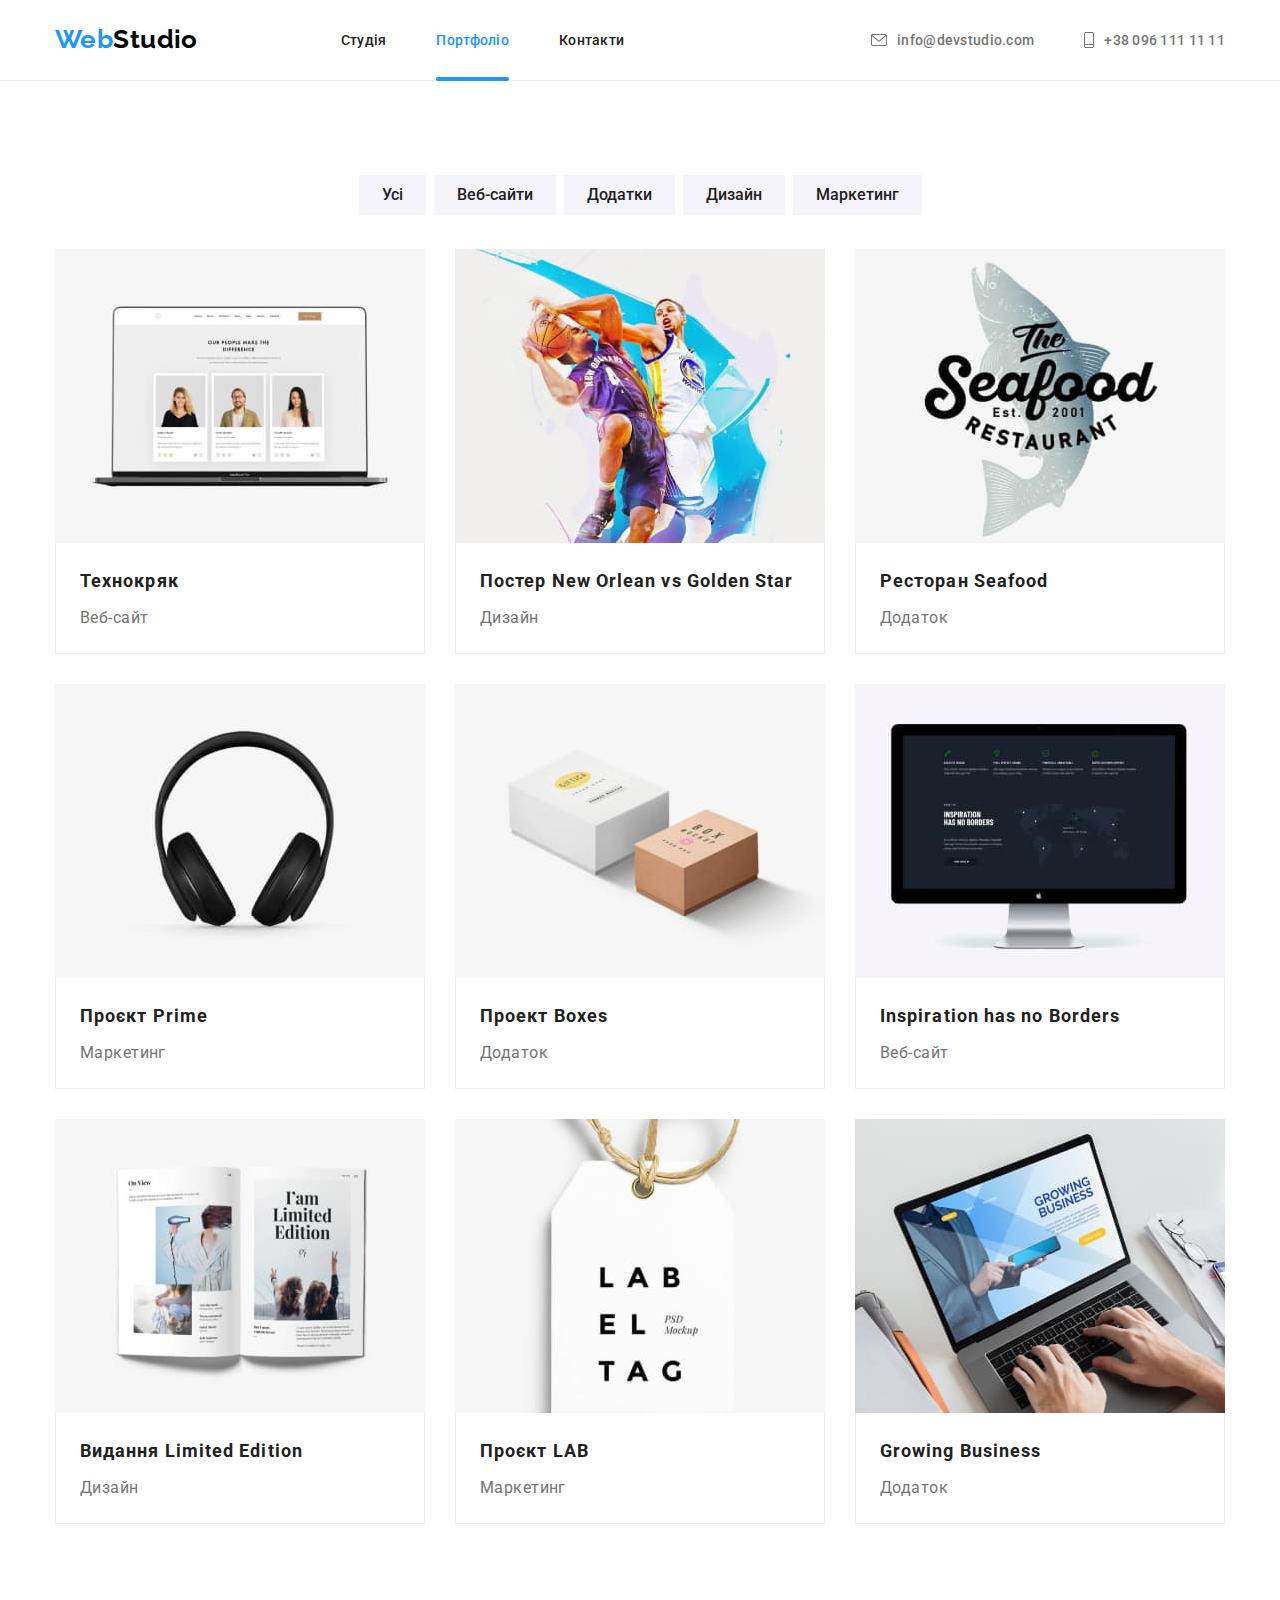
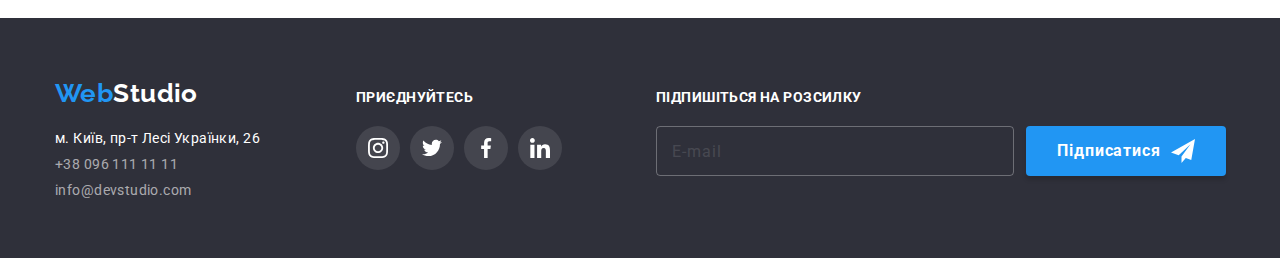
==== commit 9ee522f0: "hw7" ====
--- a/portfolio.html
+++ b/portfolio.html
@@ -52,151 +52,151 @@
     </div>
     </header>
   
-    <main class="projects-main">
+    <main class="projects">
       <!-- projects -->
       <section>
         <div class="container">
-        <h1 class="hidden-title">Проекти</h1>
+        <h1 class="title--hidden">Проекти</h1>
         <!-- filter -->
         <ul class="list btn--secondary-list">
-          <li class="btn-item"><button type="button" class="btn btn--secondary">Усі</button></li>
-          <li class="btn-item">
+          <li class="btn--secondary"><button type="button" class="btn btn--secondary">Усі</button></li>
+          <li class="btn--secondary">
             <button type="button" class="btn btn--secondary">Веб-сайти</button>
           </li>
-          <li class="btn-item"><button type="button" class="btn btn--secondary">Додатки</button></li>
-          <li class="btn-item"><button type="button" class="btn btn--secondary">Дизайн</button></li>
-          <li class="btn-item"><button type="button" class="btn btn--secondary">Маркетинг</button>
+          <li class="btn--secondary"><button type="button" class="btn btn--secondary">Додатки</button></li>
+          <li class="btn--secondary"><button type="button" class="btn btn--secondary">Дизайн</button></li>
+          <li class="btn--secondary"><button type="button" class="btn btn--secondary">Маркетинг</button>
           </li>
         </ul>
 
           <!-- portfolio -->
 
-        <ul class="list portfolio-list">
-          <li class="portfolio-item">
+        <ul class="list portfolio__list">
+          <li class="portfolio__card">
             
-            <a href="" class="page-link">
-            <div class="thumb">
+            <a href="" class="link portfolio__link">
+            <div class="portfolio__thumb">
               <img src="./image/portfolio/teknokryak.jpg" alt="Технокряк" width="370">
-                 <div class="overlay">
-                   <p class="portfolio-descr">Ресурс пропонує комплексні пропозиції з різним рівнем функціоналу та сервісів. Все це дозволить відвідувачу отримати вичерпні відомості про компанію чи приватну особу.</p>
+                 <div class="portfolio__overlay ">
+                   <p class="portfolio__descr">Ресурс пропонує комплексні пропозиції з різним рівнем функціоналу та сервісів. Все це дозволить відвідувачу отримати вичерпні відомості про компанію чи приватну особу.</p>
                  </div>     
             </div>   
-              <div class="portfolio-items">
-            <h2 class="portfolio-section-title">Технокряк</h2>
-            <p class="project-type">Веб-сайт</p>
+              <div class="portfolio__item">
+            <h2 class="portfolio__section-title">Технокряк</h2>
+            <p class="portfolio__project-type">Веб-сайт</p>
               </div>
             
             </a> 
           </li>
-          <li class="portfolio-item">
-            <a href="" class="page-link">
-            <div class="thumb">
+          <li class="portfolio__card">
+            <a href="" class="link portfolio__link">
+            <div class="portfolio__thumb">
               <img src="./image/portfolio/new-orlean-vs-golden-star.jpg" alt="Постер New Orlean vs Golden Star" width="370">
-              <div class="overlay">
-                <p class="portfolio-descr">Ресурс пропонує комплексні пропозиції з різним рівнем функціоналу та сервісів. Все це дозволить відвідувачу отримати вичерпні відомості про компанію чи приватну особу.</p>
+              <div class="portfolio__overlay ">
+                <p class="portfolio__descr">Ресурс пропонує комплексні пропозиції з різним рівнем функціоналу та сервісів. Все це дозволить відвідувачу отримати вичерпні відомості про компанію чи приватну особу.</p>
               </div>
             </div>
-              <div class="portfolio-items">
-            <h2 class="portfolio-section-title">Постер New Orlean vs Golden Star</h2>
-            <p class="project-type">Дизайн</p>
-            </div>
-            </a>
-          </li>
-          <li class="portfolio-item">
-            <a href="" class="page-link">
-             <div class="thumb">
+              <div class="portfolio__item">
+            <h2 class="portfolio__section-title">Постер New Orlean vs Golden Star</h2>
+            <p class="portfolio__project-type">Дизайн</p>
+            </div>
+            </a>
+          </li>
+          <li class="portfolio__card">
+            <a href="" class="link portfolio__link">
+             <div class="portfolio__thumb">
               <img src="./image/portfolio/seafood.jpg" alt="Ресторан Seafood" width="370">
-              <div class="overlay">
-                <p class="portfolio-descr">Ресурс пропонує комплексні пропозиції з різним рівнем функціоналу та сервісів. Все це дозволить відвідувачу отримати вичерпні відомості про компанію чи приватну особу.</p>
+              <div class="portfolio__overlay ">
+                <p class="portfolio__descr">Ресурс пропонує комплексні пропозиції з різним рівнем функціоналу та сервісів. Все це дозволить відвідувачу отримати вичерпні відомості про компанію чи приватну особу.</p>
               </div>
              </div>
-            <div class="portfolio-items">
-            <h2 class="portfolio-section-title">Ресторан Seafood</h2>
-            <p class="project-type">Додаток</p>
-            </div>
-            </a>
-          </li>
-          <li class="portfolio-item">
-            <a href="" class="page-link">
-              <div class="thumb">
+            <div class="portfolio__item">
+            <h2 class="portfolio__section-title">Ресторан Seafood</h2>
+            <p class="portfolio__project-type">Додаток</p>
+            </div>
+            </a>
+          </li>
+          <li class="portfolio__card">
+            <a href="" class="link portfolio__link">
+              <div class="portfolio__thumb">
               <img src="./image/portfolio/prime.jpg" alt="Проєкт Prime" width="370">
-              <div class="overlay">
-                   <p class="portfolio-descr">Ресурс пропонує комплексні пропозиції з різним рівнем функціоналу та сервісів. Все це дозволить відвідувачу отримати вичерпні відомості про компанію чи приватну особу.</p>
-                 </div>
-                </div>
-              <div class="portfolio-items">
-            <h2 class="portfolio-section-title">Проєкт Prime</h2>
-            <p class="project-type">Маркетинг</p>
-            </div>
-            </a>
-          </li>
-          <li class="portfolio-item">
-            <a href="" class="page-link"> 
-              <div class="thumb">
+              <div class="portfolio__overlay ">
+                   <p class="portfolio__descr">Ресурс пропонує комплексні пропозиції з різним рівнем функціоналу та сервісів. Все це дозволить відвідувачу отримати вичерпні відомості про компанію чи приватну особу.</p>
+                 </div>
+                </div>
+              <div class="portfolio__item">
+            <h2 class="portfolio__section-title">Проєкт Prime</h2>
+            <p class="portfolio__project-type">Маркетинг</p>
+            </div>
+            </a>
+          </li>
+          <li class="portfolio__card">
+            <a href="" class="link portfolio__link"> 
+              <div class="portfolio__thumb">
               <img src="./image/portfolio/boxes.jpg" alt="Проєкт Boxes" width="370">
-              <div class="overlay">
-                   <p class="portfolio-descr">Ресурс пропонує комплексні пропозиції з різним рівнем функціоналу та сервісів. Все це дозволить відвідувачу отримати вичерпні відомості про компанію чи приватну особу.</p>
-                 </div>
-                </div>
-              <div class="portfolio-items">
-            <h2 class="portfolio-section-title">Проект Boxes</h2>
-            <p class="project-type">Додаток</p>
-            </div>
-            </a>
-          </li>
-          <li class="portfolio-item">
-            <a href="" class="page-link"> 
-              <div class="thumb">
+              <div class="portfolio__overlay ">
+                   <p class="portfolio__descr">Ресурс пропонує комплексні пропозиції з різним рівнем функціоналу та сервісів. Все це дозволить відвідувачу отримати вичерпні відомості про компанію чи приватну особу.</p>
+                 </div>
+                </div>
+              <div class="portfolio__item">
+            <h2 class="portfolio__section-title">Проект Boxes</h2>
+            <p class="portfolio__project-type">Додаток</p>
+            </div>
+            </a>
+          </li>
+          <li class="portfolio__card">
+            <a href="" class="link portfolio__link"> 
+              <div class="portfolio__thumb">
               <img src="./image/portfolio/inspiration-has-no-borders.jpg" alt="Inspiration has no Borders" width="370">
-              <div class="overlay">
-                   <p class="portfolio-descr">Ресурс пропонує комплексні пропозиції з різним рівнем функціоналу та сервісів. Все це дозволить відвідувачу отримати вичерпні відомості про компанію чи приватну особу.</p>
-                 </div>
-                </div>
-              <div class="portfolio-items">
-            <h2 class="portfolio-section-title">Inspiration has no Borders</h2>
-            <p class="project-type">Веб-сайт</p>
-            </div>
-            </a>
-          </li>
-          <li class="portfolio-item">
-            <a href="" class="page-link">
-              <div class="thumb">
+              <div class="portfolio__overlay ">
+                   <p class="portfolio__descr">Ресурс пропонує комплексні пропозиції з різним рівнем функціоналу та сервісів. Все це дозволить відвідувачу отримати вичерпні відомості про компанію чи приватну особу.</p>
+                 </div>
+                </div>
+              <div class="portfolio__item">
+            <h2 class="portfolio__section-title">Inspiration has no Borders</h2>
+            <p class="portfolio__project-type">Веб-сайт</p>
+            </div>
+            </a>
+          </li>
+          <li class="portfolio__card">
+            <a href="" class="link portfolio__link">
+              <div class="portfolio__thumb">
               <img src="./image/portfolio/limited-edition.jpg" alt="Видання Limited Edition" width="370">
-              <div class="overlay">
-                   <p class="portfolio-descr">Ресурс пропонує комплексні пропозиції з різним рівнем функціоналу та сервісів. Все це дозволить відвідувачу отримати вичерпні відомості про компанію чи приватну особу.</p>
+              <div class="portfolio__overlay ">
+                   <p class="portfolio__descr">Ресурс пропонує комплексні пропозиції з різним рівнем функціоналу та сервісів. Все це дозволить відвідувачу отримати вичерпні відомості про компанію чи приватну особу.</p>
                  </div>
                </div>
-              <div class="portfolio-items">
-            <h2 class="portfolio-section-title">Видання Limited Edition</h2>
-            <p class="project-type">Дизайн</p>
-            </div>
-            </a>
-          </li>
-          <li class="portfolio-item">
-            <a href="" class="page-link">
-              <div class="thumb">
+              <div class="portfolio__item">
+            <h2 class="portfolio__section-title">Видання Limited Edition</h2>
+            <p class="portfolio__project-type">Дизайн</p>
+            </div>
+            </a>
+          </li>
+          <li class="portfolio__card">
+            <a href="" class="link portfolio__link">
+              <div class="portfolio__thumb">
               <img src="./image/portfolio/lab.jpg" alt="Проєкт LAB" width="370">
-              <div class="overlay">
-                   <p class="portfolio-descr">Ресурс пропонує комплексні пропозиції з різним рівнем функціоналу та сервісів. Все це дозволить відвідувачу отримати вичерпні відомості про компанію чи приватну особу.</p>
-                 </div>
-                </div>
-              <div class="portfolio-items">
-            <h2 class="portfolio-section-title">Проєкт LAB</h2>
-            <p class="project-type">Маркетинг</p>
-            </div>
-            </a>
-          </li>
-          <li class="portfolio-item">
-            <a href="" class="page-link">
-              <div class="thumb">
+              <div class="portfolio__overlay ">
+                   <p class="portfolio__descr">Ресурс пропонує комплексні пропозиції з різним рівнем функціоналу та сервісів. Все це дозволить відвідувачу отримати вичерпні відомості про компанію чи приватну особу.</p>
+                 </div>
+                </div>
+              <div class="portfolio__item">
+            <h2 class="portfolio__section-title">Проєкт LAB</h2>
+            <p class="portfolio__project-type">Маркетинг</p>
+            </div>
+            </a>
+          </li>
+          <li class="portfolio__card">
+            <a href="" class="link portfolio__link">
+              <div class="portfolio__thumb">
               <img src="./image/portfolio/growing-business.jpg" alt="Growing Business" width="370">
-              <div class="overlay">
-                   <p class="portfolio-descr">Ресурс пропонує комплексні пропозиції з різним рівнем функціоналу та сервісів. Все це дозволить відвідувачу отримати вичерпні відомості про компанію чи приватну особу.</p>
-                 </div>
-                </div>
-            <div class="portfolio-items">
-            <h2 class="portfolio-section-title">Growing Business</h2>
-            <p class="project-type">Додаток</p>
+              <div class="portfolio__overlay ">
+                   <p class="portfolio__descr">Ресурс пропонує комплексні пропозиції з різним рівнем функціоналу та сервісів. Все це дозволить відвідувачу отримати вичерпні відомості про компанію чи приватну особу.</p>
+                 </div>
+                </div>
+            <div class="portfolio__item">
+            <h2 class="portfolio__section-title">Growing Business</h2>
+            <p class="portfolio__project-type">Додаток</p>
             </div>
             </a>
           </li>
@@ -262,7 +262,7 @@
         </ul>
         </div>
         <div class="footer__subscribe">
-          <b class="call">підпишіться на розсилку</b>
+          <b class="footer__call">підпишіться на розсилку</b>
           <form class="footer__subscribe-form" name="subscribe_form">
             <label class="footer__email-field">
               <input class="footer__email-input" type="email" name="subscribe_email" placeholder="E-mail">
--- a/css/main.min.css
+++ b/css/main.min.css
@@ -1 +1 @@
-:root{--primary-text-color: #757575;--title-text-color: #212121;--accent-color: #2196f3;--white-text-color: #ffffff;--btn-bgc: #f5f4fa;--primary-pt: 94px;--hover-anime: 250ms cubic-bezier(0.4, 0, 0.2, 1)}body{font-family:Roboto,sans-serif;color:var(--primary-text-color);background-color:var(--white-text-color);font-size:14px;letter-spacing:.03em}h1,h2,h3,h4,h5,h6,p{margin-top:0;margin-bottom:0}img{display:block}.link{text-decoration:none}.container{width:1200px;margin:0 auto;padding:0 15px}.list{list-style:none;padding:0;margin:0;-webkit-box-pack:justify;-ms-flex-pack:justify;justify-content:space-between}.section__title{color:var(--title-text-color);font-weight:700;font-size:36px;line-height:1.17;text-align:center}.title--hidden{position:absolute;width:1px;height:1px;margin:-1px;border:0;padding:0;white-space:nowrap;-webkit-clip-path:inset(100%);clip-path:inset(100%);clip:rect(0 0 0 0);overflow:hidden}.header{border-bottom:1px solid #ececec;max-width:1600px;margin-left:auto;margin-right:auto;-webkit-box-align:baseline;-ms-flex-align:baseline;align-items:baseline}.header__container{-webkit-box-align:center;-ms-flex-align:center;align-items:center;display:-webkit-box;display:-ms-flexbox;display:flex}.header__nav-list{list-style:none;font-weight:500;line-height:1.15;letter-spacing:.02em;display:-webkit-box;display:-ms-flexbox;display:flex;-webkit-box-align:center;-ms-flex-align:center;align-items:center;margin-left:93px}.header__nav{display:-webkit-box;display:-ms-flexbox;display:flex;-webkit-box-align:center;-ms-flex-align:center;align-items:center}.header__nav :not(:last-child){margin-right:50px}.header__nav-link{position:relative;color:var(--title-text-color);padding:32px 0;-webkit-transition:color var(--hover-anime);transition:color var(--hover-anime)}.header__nav-list{list-style:none;font-weight:500;line-height:1.15;letter-spacing:.02em;display:-webkit-box;display:-ms-flexbox;display:flex;-webkit-box-align:center;-ms-flex-align:center;align-items:center;margin-left:93px}.header__nav{display:-webkit-box;display:-ms-flexbox;display:flex;-webkit-box-align:center;-ms-flex-align:center;align-items:center}.header__nav :not(:last-child){margin-right:50px}.header__nav-link{position:relative;color:var(--title-text-color);padding:32px 0;-webkit-transition:color var(--hover-anime);transition:color var(--hover-anime)}.header__nav-link:hover,.header__nav-link:focus{color:var(--accent-color)}.header__nav-link--current{color:var(--accent-color)}.header__nav-link--current::after{content:"";display:block;position:absolute;left:0;bottom:-1px;width:100%;height:4px;border-radius:2px;background-color:var(--accent-color)}.header__nav-item{position:relative}.header__contact-list{margin-left:auto;display:-webkit-box;display:-ms-flexbox;display:flex;font-weight:500;line-height:1.15;letter-spacing:.02em}.header__contact-link{display:-webkit-box;display:-ms-flexbox;display:flex;-webkit-box-align:center;-ms-flex-align:center;align-items:center;color:var(--primary-text-color);padding:32px 0;-webkit-transition:color var(--hover-anime);transition:color var(--hover-anime)}.header__contact-link:hover,.header__contact-link:focus{color:var(--accent-color)}.header__contact-link :last-child{margin-left:50px}.header__contact-link--email-icon,.header__contact-link--tel-icon{margin-right:10px;fill:currentColor}.logo{color:#000;font-family:"Raleway",sans-serif;font-weight:700;font-size:26px;line-height:1.2;text-decoration:none;display:block}.logo--accent{color:var(--accent-color)}.header__logo{padding:24px 0}.footer__logo{color:var(--white-text-color);margin-bottom:20px}.hero{background-image:-webkit-gradient(linear, left top, left bottom, from(rgba(47, 48, 58, 0.4)), to(rgba(47, 48, 58, 0.4))),url(../image/hero-img.jpg);background-image:linear-gradient(rgba(47, 48, 58, 0.4), rgba(47, 48, 58, 0.4)),url(../image/hero-img.jpg);background-color:#c4c4c4;background-size:cover;height:600px;max-width:1600px;background-repeat:no-repeat;background-position:center;margin-left:auto;margin-right:auto;text-align:center;padding-top:200px;padding-bottom:200px}.hero__title{color:var(--white-text-color);font-weight:900;font-size:44px;line-height:1.36;letter-spacing:.06em;margin-bottom:30px;margin-right:auto;margin-left:auto;width:696px}.btn{border-style:none;border:1px solid rgba(0,0,0,0);outline:0;border-radius:4px;padding:6px 22px;text-align:center;color:var(--primary-text-color);background-color:var(--white-text-color);cursor:pointer;font-family:inherit}.btn--main{color:var(--white-text-color);background-color:var(--accent-color);font-weight:700;font-size:16px;line-height:1.9;letter-spacing:.06em;display:-webkit-inline-box;display:-ms-inline-flexbox;display:inline-flex;-webkit-box-pack:center;-ms-flex-pack:center;justify-content:center;-webkit-box-align:center;-ms-flex-align:center;align-items:center;-webkit-transition:background-color var(--hover-anime);transition:background-color var(--hover-anime)}.btn--main:hover,.btn--main:focus{background-color:#188ce8}.btn--main-order{width:216px;height:50px}.btn--main-subscribe{width:200px;height:50px;-webkit-box-shadow:0px 4px 4px rgba(0,0,0,.15);box-shadow:0px 4px 4px rgba(0,0,0,.15);-webkit-transition:background-color var(--hover-anime);transition:background-color var(--hover-anime);border:rgba(0,0,0,0);gap:10px;padding:10px 28px}.btn--main-modal{display:block;width:200px;height:50px;margin-top:30px;margin-left:auto;margin-right:auto;-webkit-box-shadow:0px 4px 4px rgba(0,0,0,.15);box-shadow:0px 4px 4px rgba(0,0,0,.15)}.btn--secondary{color:var(--title-text-color);background-color:var(--btn-bgc);font-weight:500;font-size:16px;line-height:1.63;-webkit-transition:color var(--hover-anime),background-color var(--hover-anime),-webkit-box-shadow var(--hover-anime);transition:color var(--hover-anime),background-color var(--hover-anime),-webkit-box-shadow var(--hover-anime);transition:color var(--hover-anime),background-color var(--hover-anime),box-shadow var(--hover-anime);transition:color var(--hover-anime),background-color var(--hover-anime),box-shadow var(--hover-anime),-webkit-box-shadow var(--hover-anime)}.btn--secondary:hover,.btn--secondary:focus{color:var(--white-text-color);background-color:var(--accent-color);-webkit-box-shadow:0 2px 2px 0 rgba(0,0,0,.12),0 1px 2px 0 rgba(0,0,0,.08),0 3px 1px 0 rgba(0,0,0,.1);box-shadow:0 2px 2px 0 rgba(0,0,0,.12),0 1px 2px 0 rgba(0,0,0,.08),0 3px 1px 0 rgba(0,0,0,.1)}.btn--secondary-list{display:-webkit-box;display:-ms-flexbox;display:flex;-webkit-box-pack:center;-ms-flex-pack:center;justify-content:center}.btn__modal-close{display:-webkit-box;display:-ms-flexbox;display:flex;position:absolute;padding:0;top:8px;right:8px;width:30px;height:30px;border-radius:50%;border:1px solid rgba(0,0,0,.1);background-color:rgba(0,0,0,0);cursor:pointer;-webkit-box-align:center;-ms-flex-align:center;align-items:center;-webkit-box-pack:center;-ms-flex-pack:center;justify-content:center;-webkit-transition:var(--hover-anime);transition:var(--hover-anime)}.btn__modal-close:hover,.btn__modal-close:focus{color:var(--accent-color)}.btn__modal-close:hover .btn__modal-close--icon{fill:currentColor}.benefits{padding-top:var(--primary-pt)}.benefits__list{display:-webkit-box;display:-ms-flexbox;display:flex;-ms-flex-wrap:wrap;flex-wrap:wrap;gap:30px}.benefits__title{color:var(--title-text-color);margin-bottom:10px;color:var(--title-text-color);text-transform:uppercase;font-weight:700;font-size:inherit;line-height:1.14}.benefits__item{width:270px;height:120px;margin-bottom:30px;background-color:#f5f4fa;border-radius:4px;display:-webkit-box;display:-ms-flexbox;display:flex;-webkit-box-align:center;-ms-flex-align:center;align-items:center;-webkit-box-pack:center;-ms-flex-pack:center;justify-content:center}.benefits__description{line-height:1.71;width:270px}.activity{padding-top:var(--primary-pt);padding-bottom:var(--primary-pt)}.activity__list{margin-top:50px;display:-webkit-box;display:-ms-flexbox;display:flex;-ms-flex-wrap:wrap;flex-wrap:wrap;gap:30px}.activity__item{position:relative}.activity__thumb{position:absolute;bottom:0;left:0;width:100%;height:70px;background-color:rgba(47,48,58,.8)}.activity__descr{color:var(--white-text-color);text-transform:uppercase;font-size:inherit;font-weight:700;text-align:center;padding-top:27px;padding-bottom:27px}.teem{padding-top:var(--primary-pt);padding-bottom:var(--primary-pt);background-color:var(--btn-bgc)}.teem__list{display:-webkit-box;display:-ms-flexbox;display:flex;margin-top:50px;text-align:center;-ms-flex-wrap:wrap;flex-wrap:wrap;gap:0 30px}.teem__card{background-color:#fff;-ms-flex-preferred-size:calc(100% - 90px)/3;flex-basis:calc(100% - 90px)/3;-webkit-box-shadow:0px 1px 3px rgba(0,0,0,.12),0px 1px 1px rgba(0,0,0,.14),0px 2px 1px rgba(0,0,0,.2);box-shadow:0px 1px 3px rgba(0,0,0,.12),0px 1px 1px rgba(0,0,0,.14),0px 2px 1px rgba(0,0,0,.2);border-radius:0px 0px 4px 4px}.teem__descr{padding:30px 10px}.teem__title{font-weight:500;font-size:16px;line-height:1.19;color:var(--title-text-color)}.teem__profession{font-size:16px;line-height:1.19;margin-top:10px;margin-bottom:16px}.teem__social-icon{fill:#afb1b8;-webkit-transition:fill var(--hover-anime);transition:fill var(--hover-anime)}.clients{width:1200px;padding-top:var(--primary-pt);padding-bottom:var(--primary-pt);margin-left:auto;margin-right:auto}.clients__section-title{padding-bottom:50px}.clients__list{display:-webkit-box;display:-ms-flexbox;display:flex;-ms-flex-wrap:wrap;flex-wrap:wrap;-webkit-box-pack:center;-ms-flex-pack:center;justify-content:center;gap:0 30px}.clients__link{width:170px;height:92px;border:1px solid #afb1b8;display:-webkit-box;display:-ms-flexbox;display:flex;-webkit-box-pack:center;-ms-flex-pack:center;justify-content:center;-webkit-box-align:center;-ms-flex-align:center;align-items:center;border-radius:4px;-webkit-transition:border var(--hover-anime);transition:border var(--hover-anime)}.clients__link:hover,.clients__link:focus{border:1px solid var(--accent-color)}.clients__icon{fill:#afb1b8;-webkit-transition:fill var(--hover-anime);transition:fill var(--hover-anime)}.clients__link:hover .clients__icon,.clients__link:focus .clients__icon{fill:var(--accent-color)}.social-list{display:-webkit-box;display:-ms-flexbox;display:flex;-webkit-box-pack:center;-ms-flex-pack:center;justify-content:center;gap:0 10px}.social-link{display:-webkit-box;display:-ms-flexbox;display:flex;-webkit-box-align:center;-ms-flex-align:center;align-items:center;-webkit-box-pack:center;-ms-flex-pack:center;justify-content:center;width:44px;height:44px;background-color:#fff;border-radius:50%;-webkit-transition:background-color var(--hover-anime);transition:background-color var(--hover-anime)}.social-link:hover,.social-link:focus{background-color:var(--accent-color)}.social-item:hover .teem__social-icon,.social-item:focus .teem__social-icon{fill:var(--white-text-color)}.footer{background-color:#2f303a;margin-left:auto;margin-right:auto;padding-top:60px;padding-bottom:60px}.footer__container{-webkit-box-align:baseline;-ms-flex-align:baseline;align-items:baseline;display:-webkit-box;display:-ms-flexbox;display:flex}.footer__address-list{width:231px;margin-right:70px;font-style:normal}.footer__address-item{margin-bottom:10px}.footer__address-item:last-child{margin-bottom:0}.footer__post-address{color:var(--white-text-color);text-decoration:none;-webkit-transition:var(--hover-anime);transition:var(--hover-anime)}.footer__post-address:hover,.footer__post-address:focus{color:var(--accent-color)}.footer__contacts{color:rgba(255,255,255,.6);text-decoration:none;-webkit-transition:var(--hover-anime);transition:var(--hover-anime)}.footer__contacts:hover,.footer__contacts:focus{color:var(--accent-color)}.footer__call{text-transform:uppercase;color:var(--white-text-color);font-size:inherit;font-weight:700;line-height:1.14}.footer__social-list{margin-top:20px;margin-right:94px}.footer__social-item{background-color:rgba(255,255,255,.1)}.footer__social-icon{fill:var(--white-text-color)}.footer__subscribe{-ms-flex-preferred-size:570px;flex-basis:570px}.footer__subscribe-form{display:-webkit-box;display:-ms-flexbox;display:flex;margin-top:20px}.footer__email-input{background-color:inherit;width:358px;height:50px;border:1px solid rgba(255,255,255,.3);border-radius:4px;margin-right:12px;padding:15px;color:var(--white-text-color);font-size:16px;line-height:1.25;letter-spacing:.06em;outline:rgba(0,0,0,0)}.footer__email-input::-webkit-input-placeholder{color:rgba(255,255,255,.6);font-size:16px;line-height:1.25;letter-spacing:.06em;opacity:20%}.footer__email-input::-moz-placeholder{color:rgba(255,255,255,.6);font-size:16px;line-height:1.25;letter-spacing:.06em;opacity:20%}.footer__email-input:-ms-input-placeholder{color:rgba(255,255,255,.6);font-size:16px;line-height:1.25;letter-spacing:.06em;opacity:20%}.footer__email-input::-ms-input-placeholder{color:rgba(255,255,255,.6);font-size:16px;line-height:1.25;letter-spacing:.06em;opacity:20%}.footer__email-input::placeholder{color:rgba(255,255,255,.6);font-size:16px;line-height:1.25;letter-spacing:.06em;opacity:20%}.footer__email-input:not(:-moz-placeholder-shown){border-color:var(--accent-color)}.footer__email-input:not(:-ms-input-placeholder){border-color:var(--accent-color)}.footer__email-input:not(:placeholder-shown){border-color:var(--accent-color)}.footer__icon-send{fill:var(--white-text-color)}.backdrop{position:fixed;top:0;left:0;width:100%;height:100%;background-color:rgba(0,0,0,.2);z-index:1;-webkit-transition:opacity 200ms linear,visibility 200ms linear;transition:opacity 200ms linear,visibility 200ms linear}.backdrop__is-hidden{opacity:0;visibility:hidden;pointer-events:none;height:100%}.modal{position:absolute;top:50%;left:50%;-webkit-transform:translateX(-50%) translateY(-50%);transform:translateX(-50%) translateY(-50%);width:528px;height:581px;border:1px solid rgba(0,0,0,.1);border-radius:4px;-webkit-box-shadow:0 2px 1px rgba(0,0,0,.2),0 1px 1px rgba(0,0,0,.14),0 1px 3px rgba(0,0,0,.12);box-shadow:0 2px 1px rgba(0,0,0,.2),0 1px 1px rgba(0,0,0,.14),0 1px 3px rgba(0,0,0,.12);background-color:var(--white-text-color);padding:40px}.modal__call{display:block;color:var(--title-text-color);text-align:center;font-weight:700;font-size:20px;line-height:1.15;letter-spacing:.03em;margin-bottom:12px}.modal__form-field{display:block;position:relative}.user-icon{position:absolute;top:14px;left:15px;fill:var(--title-text-color)}.modal__user-data{display:block;color:var(--primary-text-color);font-size:12px;letter-spacing:.01em;line-height:1.22;margin-bottom:4px}input:hover,input:focus{border-color:var(--accent-color);-webkit-transition:var(--hover-anime);transition:var(--hover-anime)}input:focus-visible,textarea:focus-visible{outline:none}.modal__form-field:focus-within>.user-icon,.modal__form-field:hover>.user-icon{fill:var(--accent-color);-webkit-transition:var(--hover-anime);transition:var(--hover-anime)}.modal__form-input{height:40px;padding:12px 12px 12px 42px;margin-bottom:10px;outline:rgba(0,0,0,0)}.modal__form-input--textarea{height:120px;padding:12px 16px;margin-bottom:20px}.modal__form-input,.modal__form-input--textarea{width:100%;color:var(--title-text-color);outline:unset;border:1px solid rgba(33,33,33,.2);border-radius:4px}.modal__form-input--textarea:-moz-placeholder-shown{font-size:12px;color:var(--primary-text-color);opacity:.5;line-height:1.17;letter-spacing:.01em;resize:none;-moz-transition:var(--hover-anime);transition:var(--hover-anime)}.modal__form-input--textarea:-ms-input-placeholder{font-size:12px;color:var(--primary-text-color);opacity:.5;line-height:1.17;letter-spacing:.01em;resize:none;-ms-transition:var(--hover-anime);transition:var(--hover-anime)}.modal__form-input--textarea:placeholder-shown{font-size:12px;color:var(--primary-text-color);opacity:.5;line-height:1.17;letter-spacing:.01em;resize:none;-webkit-transition:var(--hover-anime);transition:var(--hover-anime)}.modal__form-input--textarea:hover,.modal__form-input--textarea:focus{border-color:var(--accent-color);-webkit-transition:var(--hover-anime);transition:var(--hover-anime)}.modal__agreement-label{display:-webkit-box;display:-ms-flexbox;display:flex;-webkit-box-align:center;-ms-flex-align:center;align-items:center}.modal__form-checkbox{-webkit-appearance:none;-moz-appearance:none;appearance:none;width:16px;height:16px;cursor:pointer;-webkit-transition:var(--hover-anime);transition:var(--hover-anime)}.modal__form-checkbox:checked+.checkbox__icon .checkbox--unchecked{opacity:0}.checkbox:checked+.checkbox__icon .checkbox--checked{opacity:1;-webkit-transition:var(--hover-anime);transition:var(--hover-anime)}.checkbox__icon{cursor:pointer}.checkbox__icon .checkbox--unchecked{opacity:1;-webkit-transition:var(--hover-anime);transition:var(--hover-anime)}.checkbox__icon .checkbox--checked{opacity:0;-webkit-transition:var(--hover-anime);transition:var(--hover-anime)}.modal__agreement-text{margin-left:9px;cursor:pointer}.modal__condition-link{-webkit-user-select:none;-moz-user-select:none;-ms-user-select:none;user-select:none;color:var(--accent-color)}/*# sourceMappingURL=main.min.css.map */+:root{--primary-text-color: #757575;--title-text-color: #212121;--accent-color: #2196f3;--white-text-color: #ffffff;--btn-bgc: #f5f4fa;--primary-pt: 94px;--hover-anime: 250ms cubic-bezier(0.4, 0, 0.2, 1)}img{display:block}.container{width:1200px;margin:0 auto;padding:0 15px}.link{text-decoration:none}h1,h2,h3,h4,h5,h6,p{margin-top:0;margin-bottom:0}.list{list-style:none;padding:0;margin:0;-webkit-box-pack:justify;-ms-flex-pack:justify;justify-content:space-between}.header{border-bottom:1px solid #ececec;max-width:1600px;margin-left:auto;margin-right:auto;-webkit-box-align:baseline;-ms-flex-align:baseline;align-items:baseline}.header__container{-webkit-box-align:center;-ms-flex-align:center;align-items:center;display:-webkit-box;display:-ms-flexbox;display:flex}.header__nav-list{list-style:none;font-weight:500;line-height:1.15;letter-spacing:.02em;display:-webkit-box;display:-ms-flexbox;display:flex;-webkit-box-align:center;-ms-flex-align:center;align-items:center;margin-left:93px}.header__nav{display:-webkit-box;display:-ms-flexbox;display:flex;-webkit-box-align:center;-ms-flex-align:center;align-items:center}.header__nav :not(:last-child){margin-right:50px}.header__nav-link{position:relative;color:var(--title-text-color);padding:32px 0;-webkit-transition:color var(--hover-anime);transition:color var(--hover-anime);text-decoration:none}.header__nav-link:hover,.header__nav-link:focus{color:var(--accent-color)}.header__nav-link--current{color:var(--accent-color)}.header__nav-link--current::after{content:"";display:block;position:absolute;left:0;bottom:-1px;width:100%;height:4px;border-radius:2px;background-color:var(--accent-color)}.header__nav-item{position:relative}.header__contact-list{margin-left:auto;display:-webkit-box;display:-ms-flexbox;display:flex;font-weight:500;line-height:1.15;letter-spacing:.02em}.header__contact-link{display:-webkit-box;display:-ms-flexbox;display:flex;-webkit-box-align:center;-ms-flex-align:center;align-items:center;color:var(--primary-text-color);padding:32px 0;-webkit-transition:color var(--hover-anime);transition:color var(--hover-anime)}.header__contact-link:hover,.header__contact-link:focus{color:var(--accent-color)}.header__contact-link :last-child{margin-left:50px}.header__contact-link--email-icon,.header__contact-link--tel-icon{margin-right:10px;fill:currentColor}.logo{color:#000;font-family:"Raleway",sans-serif;font-weight:700;font-size:26px;line-height:1.2;text-decoration:none;display:block}.logo--accent{color:var(--accent-color)}.header__logo{padding:24px 0}.footer__logo{color:var(--white-text-color);margin-bottom:20px}.hero{background-image:-webkit-gradient(linear, left top, left bottom, from(rgba(47, 48, 58, 0.4)), to(rgba(47, 48, 58, 0.4))),url(../image/hero-img.jpg);background-image:linear-gradient(rgba(47, 48, 58, 0.4), rgba(47, 48, 58, 0.4)),url(../image/hero-img.jpg);background-color:#c4c4c4;background-size:cover;height:600px;max-width:1600px;background-repeat:no-repeat;background-position:center;margin-left:auto;margin-right:auto;text-align:center;padding-top:200px;padding-bottom:200px}.hero__title{color:var(--white-text-color);font-weight:900;font-size:44px;line-height:1.36;letter-spacing:.06em;margin-bottom:30px;margin-right:auto;margin-left:auto;width:696px}.btn{border-style:none;border:1px solid rgba(0,0,0,0);outline:0;border-radius:4px;padding:6px 22px;text-align:center;color:var(--primary-text-color);background-color:var(--white-text-color);cursor:pointer;font-family:inherit}.btn--main{color:var(--white-text-color);background-color:var(--accent-color);font-weight:700;font-size:16px;line-height:1.9;letter-spacing:.06em;display:-webkit-inline-box;display:-ms-inline-flexbox;display:inline-flex;-webkit-box-pack:center;-ms-flex-pack:center;justify-content:center;-webkit-box-align:center;-ms-flex-align:center;align-items:center;-webkit-transition:background-color var(--hover-anime);transition:background-color var(--hover-anime)}.btn--main:hover,.btn--main:focus{background-color:#188ce8}.btn--main-order{width:216px;height:50px}.btn--main-subscribe{width:200px;height:50px;-webkit-box-shadow:0px 4px 4px rgba(0,0,0,.15);box-shadow:0px 4px 4px rgba(0,0,0,.15);-webkit-transition:background-color var(--hover-anime);transition:background-color var(--hover-anime);border:rgba(0,0,0,0);gap:10px;padding:10px 28px}.btn--main-modal{display:block;width:200px;height:50px;margin-top:30px;margin-left:auto;margin-right:auto;-webkit-box-shadow:0px 4px 4px rgba(0,0,0,.15);box-shadow:0px 4px 4px rgba(0,0,0,.15)}.btn--secondary{color:var(--title-text-color);background-color:var(--btn-bgc);font-weight:500;font-size:16px;line-height:1.63;-webkit-transition:color var(--hover-anime),background-color var(--hover-anime),-webkit-box-shadow var(--hover-anime);transition:color var(--hover-anime),background-color var(--hover-anime),-webkit-box-shadow var(--hover-anime);transition:color var(--hover-anime),background-color var(--hover-anime),box-shadow var(--hover-anime);transition:color var(--hover-anime),background-color var(--hover-anime),box-shadow var(--hover-anime),-webkit-box-shadow var(--hover-anime)}.btn--secondary:not(:last-child){margin-right:8px}.btn--secondary:hover,.btn--secondary:focus{color:var(--white-text-color);background-color:var(--accent-color);-webkit-box-shadow:0 2px 2px 0 rgba(0,0,0,.12),0 1px 2px 0 rgba(0,0,0,.08),0 3px 1px 0 rgba(0,0,0,.1);box-shadow:0 2px 2px 0 rgba(0,0,0,.12),0 1px 2px 0 rgba(0,0,0,.08),0 3px 1px 0 rgba(0,0,0,.1)}.btn--secondary-list{display:-webkit-box;display:-ms-flexbox;display:flex;-webkit-box-pack:center;-ms-flex-pack:center;justify-content:center}.btn__modal-close{display:-webkit-box;display:-ms-flexbox;display:flex;position:absolute;padding:0;top:8px;right:8px;width:30px;height:30px;border-radius:50%;border:1px solid rgba(0,0,0,.1);background-color:rgba(0,0,0,0);cursor:pointer;-webkit-box-align:center;-ms-flex-align:center;align-items:center;-webkit-box-pack:center;-ms-flex-pack:center;justify-content:center;-webkit-transition:var(--hover-anime);transition:var(--hover-anime)}.btn__modal-close:hover,.btn__modal-close:focus{color:var(--accent-color)}.btn__modal-close:hover .btn__modal-close--icon{fill:currentColor}.benefits{padding-top:var(--primary-pt)}.benefits__list{display:-webkit-box;display:-ms-flexbox;display:flex;-ms-flex-wrap:wrap;flex-wrap:wrap;gap:30px}.benefits__title{color:var(--title-text-color);margin-bottom:10px;color:var(--title-text-color);text-transform:uppercase;font-weight:700;font-size:inherit;line-height:1.14}.benefits__item{width:270px;height:120px;margin-bottom:30px;background-color:#f5f4fa;border-radius:4px;display:-webkit-box;display:-ms-flexbox;display:flex;-webkit-box-align:center;-ms-flex-align:center;align-items:center;-webkit-box-pack:center;-ms-flex-pack:center;justify-content:center}.benefits__description{line-height:1.71;width:270px}.activity{padding-top:var(--primary-pt);padding-bottom:var(--primary-pt)}.activity__list{margin-top:50px;display:-webkit-box;display:-ms-flexbox;display:flex;-ms-flex-wrap:wrap;flex-wrap:wrap;gap:30px}.activity__item{position:relative}.activity__thumb{position:absolute;bottom:0;left:0;width:100%;height:70px;background-color:rgba(47,48,58,.8)}.activity__descr{color:var(--white-text-color);text-transform:uppercase;font-size:inherit;font-weight:700;text-align:center;padding-top:27px;padding-bottom:27px}.teem{padding-top:var(--primary-pt);padding-bottom:var(--primary-pt);background-color:var(--btn-bgc)}.teem__list{display:-webkit-box;display:-ms-flexbox;display:flex;margin-top:50px;text-align:center;-ms-flex-wrap:wrap;flex-wrap:wrap;gap:0 30px}.teem__card{background-color:#fff;-ms-flex-preferred-size:calc(100% - 90px)/3;flex-basis:calc(100% - 90px)/3;-webkit-box-shadow:0px 1px 3px rgba(0,0,0,.12),0px 1px 1px rgba(0,0,0,.14),0px 2px 1px rgba(0,0,0,.2);box-shadow:0px 1px 3px rgba(0,0,0,.12),0px 1px 1px rgba(0,0,0,.14),0px 2px 1px rgba(0,0,0,.2);border-radius:0px 0px 4px 4px}.teem__descr{padding:30px 10px}.teem__title{font-weight:500;font-size:16px;line-height:1.19;color:var(--title-text-color)}.teem__profession{font-size:16px;line-height:1.19;margin-top:10px;margin-bottom:16px}.teem__social-icon{fill:#afb1b8;-webkit-transition:fill var(--hover-anime);transition:fill var(--hover-anime)}.clients{width:1200px;padding-top:var(--primary-pt);padding-bottom:var(--primary-pt);margin-left:auto;margin-right:auto}.clients__section-title{padding-bottom:50px}.clients__list{display:-webkit-box;display:-ms-flexbox;display:flex;-ms-flex-wrap:wrap;flex-wrap:wrap;-webkit-box-pack:center;-ms-flex-pack:center;justify-content:center;gap:0 30px}.clients__link{width:170px;height:92px;border:1px solid #afb1b8;display:-webkit-box;display:-ms-flexbox;display:flex;-webkit-box-pack:center;-ms-flex-pack:center;justify-content:center;-webkit-box-align:center;-ms-flex-align:center;align-items:center;border-radius:4px;-webkit-transition:border var(--hover-anime);transition:border var(--hover-anime)}.clients__link:hover,.clients__link:focus{border:1px solid var(--accent-color)}.clients__icon{fill:#afb1b8;-webkit-transition:fill var(--hover-anime);transition:fill var(--hover-anime)}.clients__link:hover .clients__icon,.clients__link:focus .clients__icon{fill:var(--accent-color)}.social-list{display:-webkit-box;display:-ms-flexbox;display:flex;-webkit-box-pack:center;-ms-flex-pack:center;justify-content:center;gap:0 10px}.social-link{display:-webkit-box;display:-ms-flexbox;display:flex;-webkit-box-align:center;-ms-flex-align:center;align-items:center;-webkit-box-pack:center;-ms-flex-pack:center;justify-content:center;width:44px;height:44px;background-color:#fff;border-radius:50%;-webkit-transition:background-color var(--hover-anime);transition:background-color var(--hover-anime)}.social-link:hover,.social-link:focus{background-color:var(--accent-color)}.social-item:hover .teem__social-icon,.social-item:focus .teem__social-icon{fill:var(--white-text-color)}.footer{background-color:#2f303a;margin-left:auto;margin-right:auto;padding-top:60px;padding-bottom:60px}.footer__container{-webkit-box-align:baseline;-ms-flex-align:baseline;align-items:baseline;display:-webkit-box;display:-ms-flexbox;display:flex}.footer__address-list{width:231px;margin-right:70px;font-style:normal}.footer__address-item{margin-bottom:10px}.footer__address-item:last-child{margin-bottom:0}.footer__post-address{color:var(--white-text-color);text-decoration:none;-webkit-transition:var(--hover-anime);transition:var(--hover-anime)}.footer__post-address:hover,.footer__post-address:focus{color:var(--accent-color)}.footer__contacts{color:rgba(255,255,255,.6);text-decoration:none;-webkit-transition:var(--hover-anime);transition:var(--hover-anime)}.footer__contacts:hover,.footer__contacts:focus{color:var(--accent-color)}.footer__call{text-transform:uppercase;color:var(--white-text-color);font-size:inherit;font-weight:700;line-height:1.14}.footer__social-list{margin-top:20px;margin-right:94px}.footer__social-item{background-color:rgba(255,255,255,.1)}.footer__social-icon{fill:var(--white-text-color)}.footer__subscribe{-ms-flex-preferred-size:570px;flex-basis:570px}.footer__subscribe-form{display:-webkit-box;display:-ms-flexbox;display:flex;margin-top:20px}.footer__email-input{background-color:inherit;width:358px;height:50px;border:1px solid rgba(255,255,255,.3);border-radius:4px;margin-right:12px;padding:15px;color:var(--white-text-color);font-size:16px;line-height:1.25;letter-spacing:.06em;outline:rgba(0,0,0,0)}.footer__email-input::-webkit-input-placeholder{color:rgba(255,255,255,.6);font-size:16px;line-height:1.25;letter-spacing:.06em;opacity:20%}.footer__email-input::-moz-placeholder{color:rgba(255,255,255,.6);font-size:16px;line-height:1.25;letter-spacing:.06em;opacity:20%}.footer__email-input:-ms-input-placeholder{color:rgba(255,255,255,.6);font-size:16px;line-height:1.25;letter-spacing:.06em;opacity:20%}.footer__email-input::-ms-input-placeholder{color:rgba(255,255,255,.6);font-size:16px;line-height:1.25;letter-spacing:.06em;opacity:20%}.footer__email-input::placeholder{color:rgba(255,255,255,.6);font-size:16px;line-height:1.25;letter-spacing:.06em;opacity:20%}.footer__email-input:not(:-moz-placeholder-shown){border-color:var(--accent-color)}.footer__email-input:not(:-ms-input-placeholder){border-color:var(--accent-color)}.footer__email-input:not(:placeholder-shown){border-color:var(--accent-color)}.footer__icon-send{fill:var(--white-text-color)}.backdrop{position:fixed;top:0;left:0;width:100%;height:100%;background-color:rgba(0,0,0,.2);z-index:1;-webkit-transition:opacity 200ms linear,visibility 200ms linear;transition:opacity 200ms linear,visibility 200ms linear}.backdrop__is-hidden{opacity:0;visibility:hidden;pointer-events:none;height:100%}.modal{position:absolute;top:50%;left:50%;-webkit-transform:translateX(-50%) translateY(-50%);transform:translateX(-50%) translateY(-50%);width:528px;height:581px;border:1px solid rgba(0,0,0,.1);border-radius:4px;-webkit-box-shadow:0 2px 1px rgba(0,0,0,.2),0 1px 1px rgba(0,0,0,.14),0 1px 3px rgba(0,0,0,.12);box-shadow:0 2px 1px rgba(0,0,0,.2),0 1px 1px rgba(0,0,0,.14),0 1px 3px rgba(0,0,0,.12);background-color:var(--white-text-color);padding:40px}.modal__call{display:block;color:var(--title-text-color);text-align:center;font-weight:700;font-size:20px;line-height:1.15;letter-spacing:.03em;margin-bottom:12px}.modal__form-field{display:block;position:relative}.user-icon{position:absolute;top:14px;left:15px;fill:var(--title-text-color)}.modal__user-data{display:block;color:var(--primary-text-color);font-size:12px;letter-spacing:.01em;line-height:1.22;margin-bottom:4px}input:hover,input:focus{border-color:var(--accent-color);-webkit-transition:var(--hover-anime);transition:var(--hover-anime)}input:focus-visible,textarea:focus-visible{outline:none}.modal__form-field:focus-within>.user-icon,.modal__form-field:hover>.user-icon{fill:var(--accent-color);-webkit-transition:var(--hover-anime);transition:var(--hover-anime)}.modal__form-input{height:40px;padding:12px 12px 12px 42px;margin-bottom:10px;outline:rgba(0,0,0,0)}.modal__form-input--textarea{height:120px;padding:12px 16px;margin-bottom:20px}.modal__form-input,.modal__form-input--textarea{width:100%;color:var(--title-text-color);outline:unset;border:1px solid rgba(33,33,33,.2);border-radius:4px}.modal__form-input--textarea:-moz-placeholder-shown{font-size:12px;color:var(--primary-text-color);opacity:.5;line-height:1.17;letter-spacing:.01em;resize:none;-moz-transition:var(--hover-anime);transition:var(--hover-anime)}.modal__form-input--textarea:-ms-input-placeholder{font-size:12px;color:var(--primary-text-color);opacity:.5;line-height:1.17;letter-spacing:.01em;resize:none;-ms-transition:var(--hover-anime);transition:var(--hover-anime)}.modal__form-input--textarea:placeholder-shown{font-size:12px;color:var(--primary-text-color);opacity:.5;line-height:1.17;letter-spacing:.01em;resize:none;-webkit-transition:var(--hover-anime);transition:var(--hover-anime)}.modal__form-input--textarea:hover,.modal__form-input--textarea:focus{border-color:var(--accent-color);-webkit-transition:var(--hover-anime);transition:var(--hover-anime)}.modal__agreement-label{display:-webkit-box;display:-ms-flexbox;display:flex;-webkit-box-align:center;-ms-flex-align:center;align-items:center}.modal__form-checkbox{-webkit-appearance:none;-moz-appearance:none;appearance:none;width:16px;height:16px;cursor:pointer;-webkit-transition:var(--hover-anime);transition:var(--hover-anime)}.modal__form-checkbox:checked+.checkbox__icon .checkbox--unchecked{opacity:0}.checkbox:checked+.checkbox__icon .checkbox--checked{opacity:1;-webkit-transition:var(--hover-anime);transition:var(--hover-anime)}.checkbox__icon{cursor:pointer}.checkbox__icon .checkbox--unchecked{opacity:1;-webkit-transition:var(--hover-anime);transition:var(--hover-anime)}.checkbox__icon .checkbox--checked{opacity:0;-webkit-transition:var(--hover-anime);transition:var(--hover-anime)}.modal__agreement-text{margin-left:9px;cursor:pointer}.modal__condition-link{-webkit-user-select:none;-moz-user-select:none;-ms-user-select:none;user-select:none;color:var(--accent-color)}.projects{padding-top:var(--primary-pt);padding-bottom:var(--primary-pt)}.portfolio__list{margin-top:34px;display:-webkit-box;display:-ms-flexbox;display:flex;-ms-flex-wrap:wrap;flex-wrap:wrap;gap:30px}.portfolio__section-title{font-weight:700;font-size:18px;line-height:2;letter-spacing:.06em;color:var(--title-text-color)}.portfolio__project-type{font-size:16px;line-height:1.88;color:var(--primary-text-color);padding-top:4px}.portfolio__item{padding:20px 24px;border:1px solid #eee;border-top:none}.portfolio__descr{padding:63px 24px;color:var(--white-text-color);font-size:18px;line-height:1.5555555556;letter-spacing:.03em}.portfolio__link{display:block;-webkit-transition:-webkit-box-shadow var(--hover-anime);transition:-webkit-box-shadow var(--hover-anime);transition:box-shadow var(--hover-anime);transition:box-shadow var(--hover-anime), -webkit-box-shadow var(--hover-anime)}.portfolio__link:hover,.portfolio__link:focus{-webkit-box-shadow:1px 4px 6px 0 rgba(0,0,0,.16),0 4px 4px 0 rgba(0,0,0,.06),0 1px 1px 0 rgba(0,0,0,.12);box-shadow:1px 4px 6px 0 rgba(0,0,0,.16),0 4px 4px 0 rgba(0,0,0,.06),0 1px 1px 0 rgba(0,0,0,.12);-webkit-animation:port-slide to-top 2000ms both;animation:port-slide to-top 2000ms both}.portfolio__overlay{position:absolute;left:0;top:0;display:-webkit-box;display:-ms-flexbox;display:flex;-webkit-box-align:center;-ms-flex-align:center;align-items:center;background-color:rgba(33,150,243,.9);-webkit-transform:translateY(100%);transform:translateY(100%)}.portfolio__card:hover .portfolio__overlay,.portfolio__card:focus .portfolio__overlay{-webkit-transform:translateY(0);transform:translateY(0);-webkit-transition-duration:500ms;transition-duration:500ms}.portfolio__thumb{position:relative;overflow:hidden}body{font-family:Roboto,sans-serif;color:var(--primary-text-color);background-color:var(--white-text-color);font-size:14px;letter-spacing:.03em}.section__title{color:var(--title-text-color);font-weight:700;font-size:36px;line-height:1.17;text-align:center}.title--hidden{position:absolute;width:1px;height:1px;margin:-1px;border:0;padding:0;white-space:nowrap;-webkit-clip-path:inset(100%);clip-path:inset(100%);clip:rect(0 0 0 0);overflow:hidden}/*# sourceMappingURL=main.min.css.map */--- a/styles/style.css
+++ b/styles/style.css
@@ -111,93 +111,9 @@
 
 /* portfolio */
 
-.projects-main {
-  padding-top: var(--primary-pt);
-  padding-bottom: var(--primary-pt);
-}
 
-.portfolio-section-title {
-  font-weight: 700;
-  font-size: 18px;
-  line-height: 2;
-  letter-spacing: 0.06em;
-  color: var(--title-text-color);
-}
-.project-type {font-size: 16px;
-  line-height: 1.88;
-  color: var(--primary-text-color);
-  padding-top: 4px;
-}
-
-.btn--secondary-list {
-  display: flex;
-  justify-content: center;
-}
-
-.btn-item:not(:last-child){
-  margin-right: 8px;
-}
-
-.portfolio-list {
-  margin-top: 34px;  
-  display: flex;
-  flex-wrap: wrap;
-  gap: 30px;
-  
-}
-
-.portfolio-items {
-  padding: 20px 24px;
-  border: 1px solid #EEEEEE;
-  border-top:none;
-  }
-
-  .portfolio-descr {   
-    padding: 63px 24px;
-    color: var(--white-text-color);
-    font-size: 18px;
-    line-height: calc(28/18);
-    letter-spacing: 0.03em;
-    }
-
-  .page-link {
-    display: block;
-    transition: box-shadow var(--hover-anime)
-  }
-
-  .page-link:hover,
-  .page-link:focus {
-    box-shadow: 1px 4px 6px 0 rgba(0, 0, 0, 0.16), 0 4px 4px 0 rgba(0, 0, 0, 0.06), 0 1px 1px 0 rgba(0, 0, 0, 0.12);
-    animation: port-slide to-top 2000ms both;
-  }
-
-  /* animation */
-
-  .portfolio-item:hover .overlay,
-  .portfolio-item:focus .overlay {
-    transform: translateY(0);
-    transition-duration: 500ms;
-  }
-
-    .thumb {
-    position: relative;
-    overflow: hidden;
-  }
-
-  .overlay {
-    position: absolute;
-    left: 0;
-    top: 0;
-    display: flex;
-    align-items: center;
-    background-color: rgba(33, 150, 243, 0.9);
-    transform: translateY(100%);
-  } 
-
+ 
   
 
   /* modal window */
 
-  
-
-
